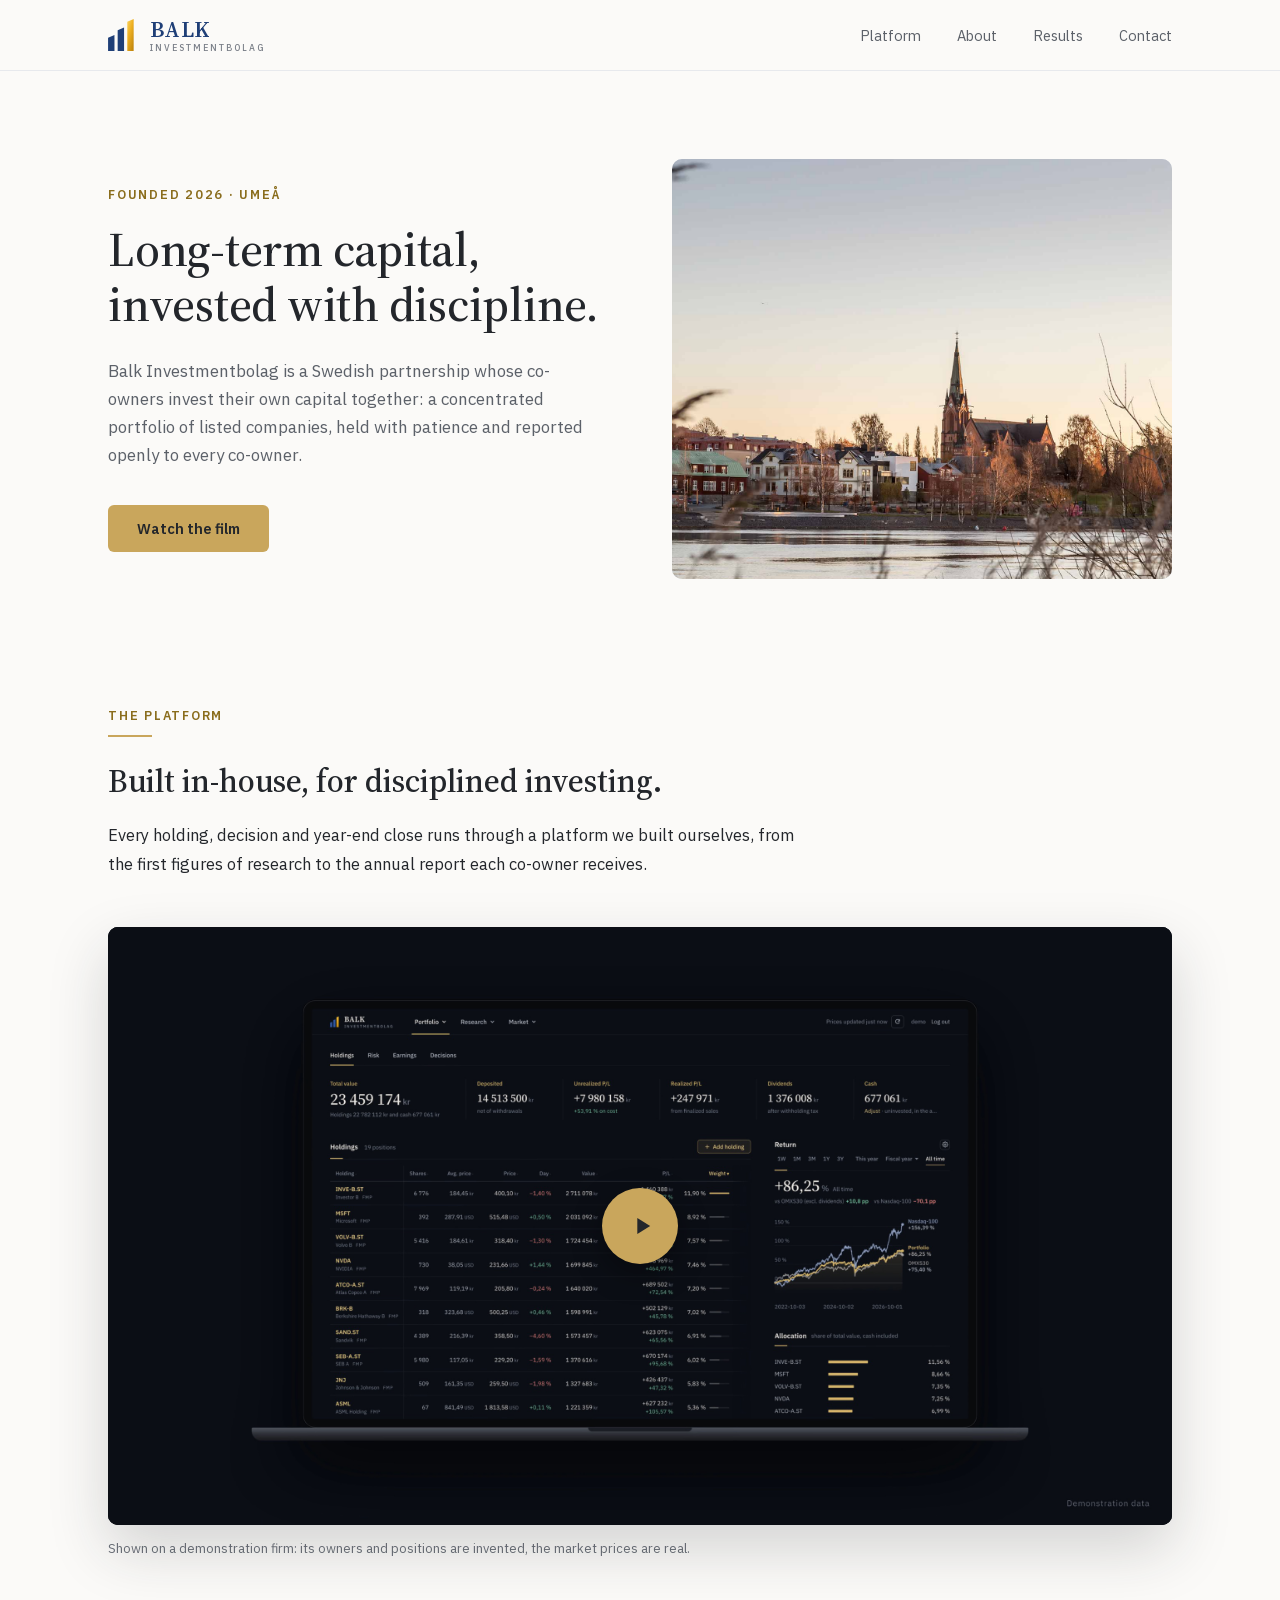
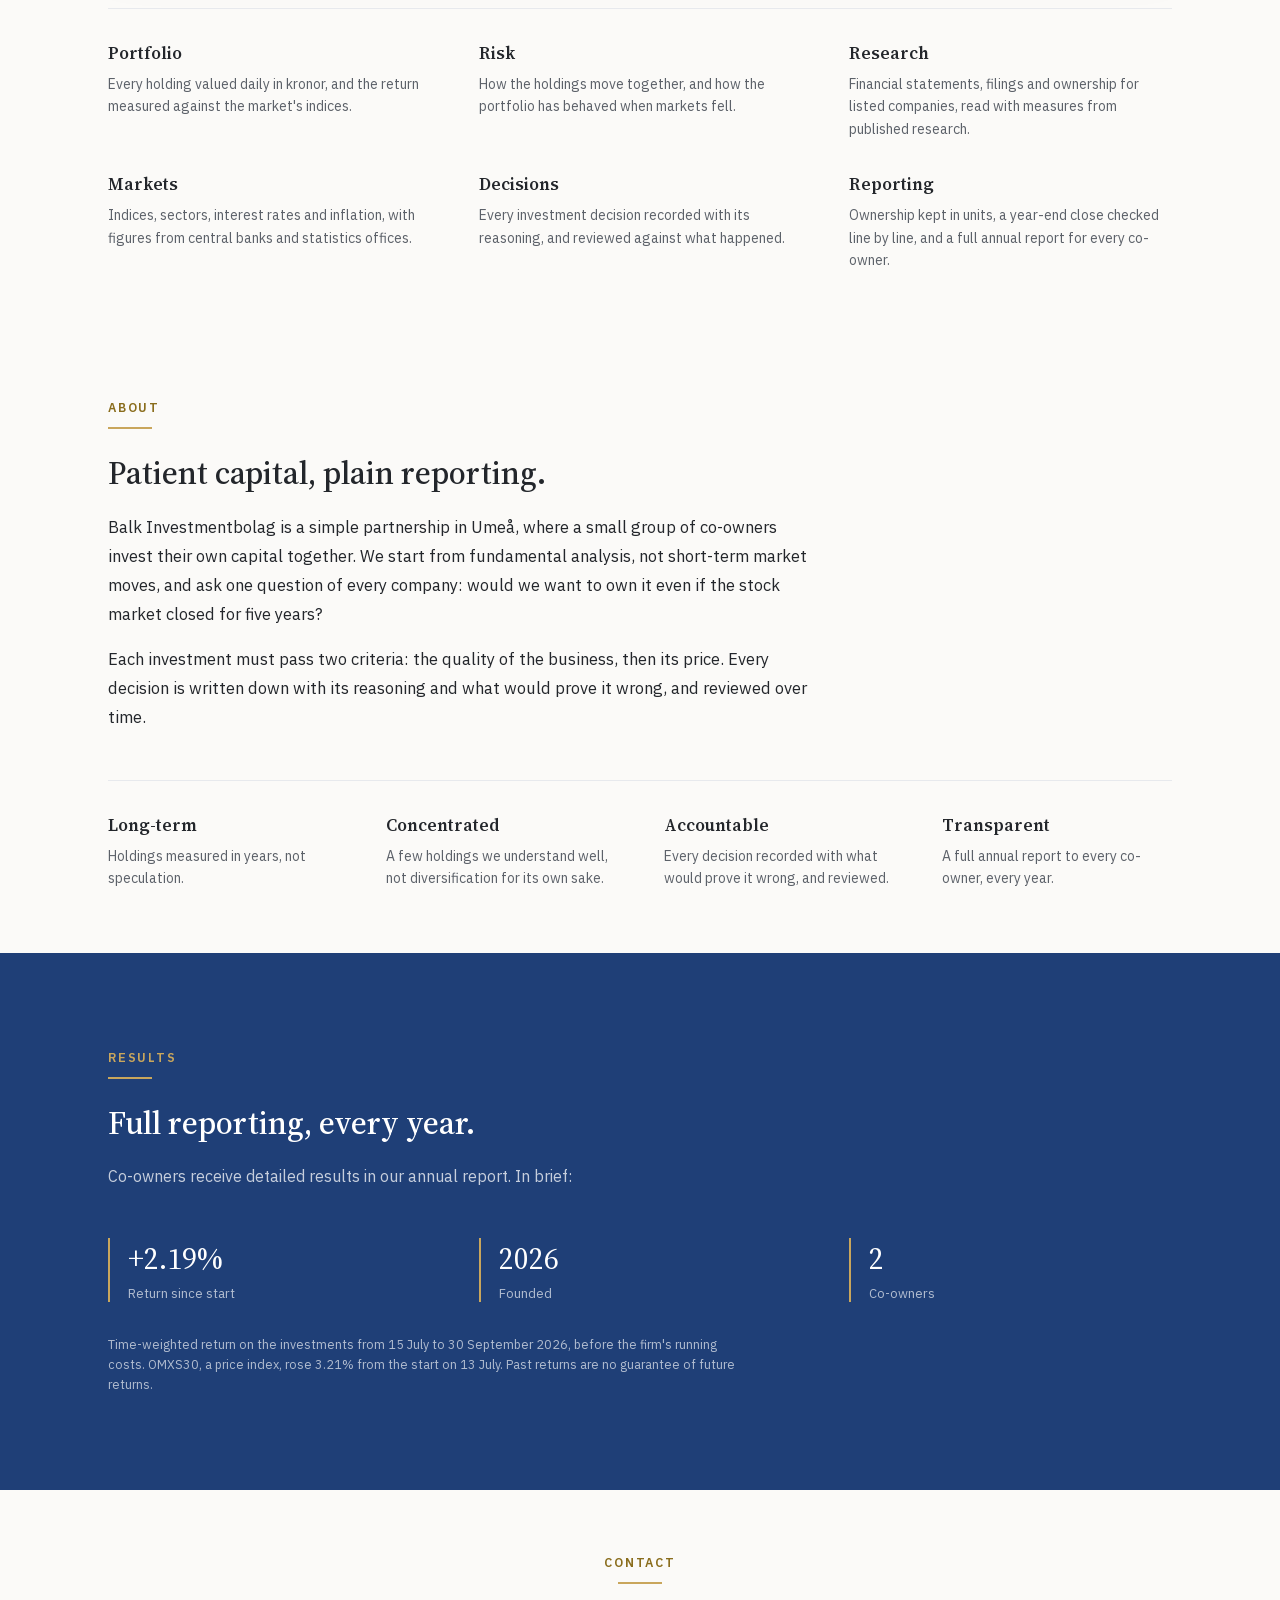
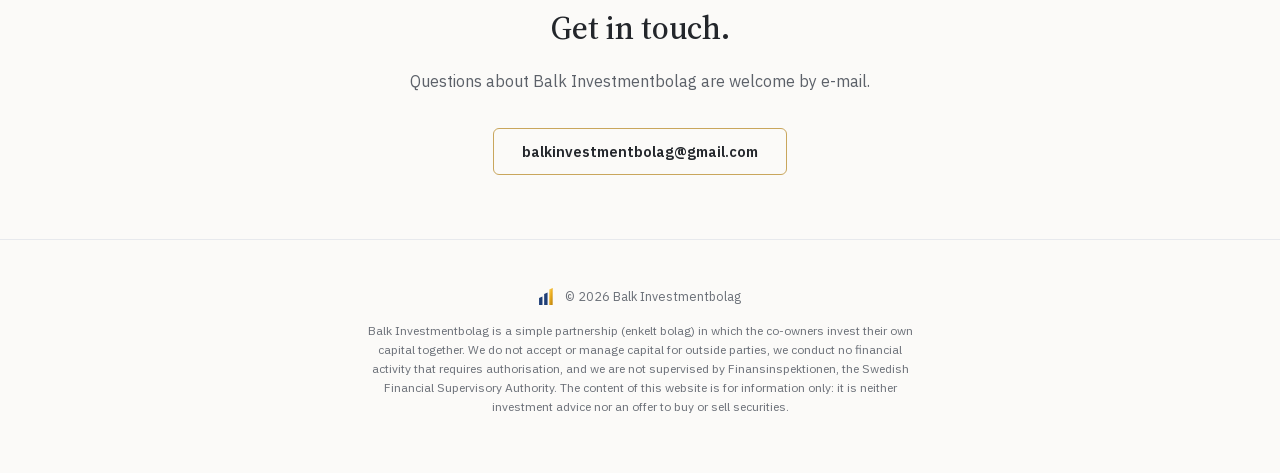
==== index.html @ 62ad5441 "Website in English, in the platform's house style, with the film A light page on the platform's pale" ====
<!DOCTYPE html>
<html lang="en">
<head>
  <meta charset="UTF-8">
  <meta name="viewport" content="width=device-width, initial-scale=1">
  <title>Balk Investmentbolag</title>
  <meta name="description" content="Balk Investmentbolag is a Swedish partnership in Umeå whose co-owners invest their own capital together, in a concentrated portfolio of listed companies.">
  <meta name="theme-color" content="#fbfaf8">
  <meta name="color-scheme" content="light">
  <meta property="og:type" content="website">
  <meta property="og:site_name" content="Balk Investmentbolag">
  <meta property="og:title" content="Balk Investmentbolag">
  <meta property="og:description" content="Long-term capital, invested with discipline. A Swedish partnership in Umeå whose co-owners invest their own capital together.">
  <meta property="og:locale" content="en_GB">
  <link rel="canonical" href="https://balkinvestmentbolag.se/">
  <meta property="og:url" content="https://balkinvestmentbolag.se/">
  <meta property="og:image" content="https://balkinvestmentbolag.se/assets/share.jpg">
  <meta property="og:image:width" content="1200">
  <meta property="og:image:height" content="630">
  <meta property="og:image:alt" content="Balk Investmentbolag: long-term capital, invested with discipline.">
  <meta name="twitter:card" content="summary_large_image">
  <link rel="icon" href="favicon/balk-favicon.svg" type="image/svg+xml">
  <link rel="icon" href="favicon/balk-favicon-32.png" sizes="32x32" type="image/png">
  <link rel="icon" href="favicon/balk-favicon-16.png" sizes="16x16" type="image/png">
  <link rel="apple-touch-icon" href="favicon/balk-favicon-180.png">
  <link rel="preload" href="assets/fonts/source-serif-4-v14-latin.woff2" as="font" type="font/woff2" crossorigin>
  <link rel="preload" href="assets/fonts/ibm-plex-sans-v23-latin.woff2" as="font" type="font/woff2" crossorigin>
  <link rel="stylesheet" href="styles.css">
  <script src="script.js" defer></script>
</head>
<body>

  <header class="site-header">
    <div class="header-inner">
      <!-- The platform's own mark and lettering, never redrawn or recoloured;
           on white the bars and lettering are the logo's navy. -->
      <a href="#top" class="brand" aria-label="Balk Investmentbolag, back to the top">
        <svg class="brand-mark" viewBox="0 0 56 60" xmlns="http://www.w3.org/2000/svg" aria-hidden="true" focusable="false">
          <defs>
            <linearGradient id="header-gold" x1="0%" y1="0%" x2="70%" y2="100%">
              <stop offset="0%" stop-color="#F9D563" />
              <stop offset="45%" stop-color="#EFB123" />
              <stop offset="100%" stop-color="#C4890F" />
            </linearGradient>
          </defs>
          <polygon class="brand-bar" points="0,35 12,30 12,60 0,60" />
          <polygon class="brand-bar" points="18,21 30,16 30,60 18,60" />
          <polygon points="36,5 48,0 48,60 36,60" fill="url(#header-gold)" />
        </svg>
        <span class="brand-text">
          <span class="brand-line">Balk</span>
          <span class="brand-line brand-line-accent">Investmentbolag</span>
        </span>
      </a>
      <nav class="site-nav" aria-label="Sections">
        <a href="#platform">Platform</a>
        <a href="#about">About</a>
        <a href="#results">Results</a>
        <a href="#contact">Contact</a>
      </nav>
    </div>
  </header>

  <main>
    <section id="top" class="hero">
      <div class="hero-copy">
        <p class="kicker">Founded 2026 &middot; Umeå</p>
        <h1>Long-term capital, invested with discipline.</h1>
        <p class="lede">Balk Investmentbolag is a Swedish partnership whose co-owners invest their own capital together: a concentrated portfolio of listed companies, held with patience and reported openly to every co-owner.</p>
        <a class="button button-gold" href="#platform">Watch the film</a>
      </div>
      <div class="hero-photo">
        <img src="assets/hero.jpg" width="1920" height="1080" alt="Umeå at dusk: the city church above the Ume River" fetchpriority="high" decoding="async">
      </div>
    </section>

    <section id="platform" class="section">
      <p class="kicker">The platform</p>
      <div class="rule"></div>
      <h2>Built in-house, for disciplined investing.</h2>
      <p>Every holding, decision and year-end close runs through a platform we built ourselves, from the first figures of research to the annual report each co-owner receives.</p>
      <figure class="film">
        <div class="film-frame">
          <video controls playsinline preload="none" poster="assets/film/poster.jpg" aria-label="Film: the Balk platform at work" aria-describedby="film-caption">
            <!-- 4K for large screens, 1080p for phones and small tablets. -->
            <source src="assets/film/balk-reel-4k.mp4" type="video/mp4" media="(min-width: 1200px)">
            <source src="assets/film/balk-reel-1080p.mp4" type="video/mp4">
            Your browser cannot play this film.
          </video>
          <button type="button" class="film-play" hidden aria-label="Play the film">
            <svg viewBox="0 0 24 24" aria-hidden="true" focusable="false"><path d="M8 5.2v13.6L19 12z" /></svg>
          </button>
        </div>
        <figcaption id="film-caption">Shown on a demonstration firm: its owners and positions are invented, the market prices are real.</figcaption>
      </figure>
      <div class="points points-three">
        <div>
          <h3>Portfolio</h3>
          <p>Every holding valued daily in kronor, and the return measured against the market's indices.</p>
        </div>
        <div>
          <h3>Risk</h3>
          <p>How the holdings move together, and how the portfolio has behaved when markets fell.</p>
        </div>
        <div>
          <h3>Research</h3>
          <p>Financial statements, filings and ownership for listed companies, read with measures from published research.</p>
        </div>
        <div>
          <h3>Markets</h3>
          <p>Indices, sectors, interest rates and inflation, with figures from central banks and statistics offices.</p>
        </div>
        <div>
          <h3>Decisions</h3>
          <p>Every investment decision recorded with its reasoning, and reviewed against what happened.</p>
        </div>
        <div>
          <h3>Reporting</h3>
          <p>Ownership kept in units, a year-end close checked line by line, and a full annual report for every co-owner.</p>
        </div>
      </div>
    </section>

    <section id="about" class="section">
      <p class="kicker">About</p>
      <div class="rule"></div>
      <h2>Patient capital, plain reporting.</h2>
      <p>Balk Investmentbolag is a simple partnership in Umeå, where a small group of co-owners invest their own capital together. We start from fundamental analysis, not short-term market moves, and ask one question of every company: would we want to own it even if the stock market closed for five years?</p>
      <p>Each investment must pass two criteria: the quality of the business, then its price. Every decision is written down with its reasoning and what would prove it wrong, and reviewed over time.</p>
      <div class="points points-four">
        <div>
          <h3>Long-term</h3>
          <p>Holdings measured in years, not speculation.</p>
        </div>
        <div>
          <h3>Concentrated</h3>
          <p>A few holdings we understand well, not diversification for its own sake.</p>
        </div>
        <div>
          <h3>Accountable</h3>
          <p>Every decision recorded with what would prove it wrong, and reviewed.</p>
        </div>
        <div>
          <h3>Transparent</h3>
          <p>A full annual report to every co-owner, every year.</p>
        </div>
      </div>
    </section>

    <section id="results" class="results">
      <div class="results-inner">
        <p class="kicker kicker-light">Results</p>
        <div class="rule"></div>
        <h2>Full reporting, every year.</h2>
        <p class="lede">Co-owners receive detailed results in our annual report. In brief:</p>
        <div class="stats">
          <div class="stat">
            <!-- From the FY2026 annual report: the portfolio's time-weighted return, 15 July - 30 September 2026. -->
            <div class="stat-value">+2.19%</div>
            <div class="stat-label">Return since start</div>
          </div>
          <div class="stat">
            <div class="stat-value">2026</div>
            <div class="stat-label">Founded</div>
          </div>
          <div class="stat">
            <div class="stat-value">2</div>
            <div class="stat-label">Co-owners</div>
          </div>
        </div>
        <p class="notice">Time-weighted return on the investments from 15 July to 30 September 2026, before the firm's running costs. OMXS30, a price index, rose 3.21% from the start on 13 July. Past returns are no guarantee of future returns.</p>
      </div>
    </section>


    <section id="contact" class="section contact">
      <p class="kicker">Contact</p>
      <div class="rule"></div>
      <h2>Get in touch.</h2>
      <p>Questions about Balk Investmentbolag are welcome by e-mail.</p>
      <a class="button button-outline" href="mailto:balkinvestmentbolag@gmail.com">balkinvestmentbolag@gmail.com</a>
    </section>
  </main>

  <footer class="site-footer">
    <div class="footer-brand">
      <svg class="brand-mark" viewBox="0 0 56 60" xmlns="http://www.w3.org/2000/svg" aria-hidden="true" focusable="false">
        <defs>
          <linearGradient id="footer-gold" x1="0%" y1="0%" x2="70%" y2="100%">
            <stop offset="0%" stop-color="#F9D563" />
            <stop offset="45%" stop-color="#EFB123" />
            <stop offset="100%" stop-color="#C4890F" />
          </linearGradient>
        </defs>
        <polygon class="brand-bar" points="0,35 12,30 12,60 0,60" />
        <polygon class="brand-bar" points="18,21 30,16 30,60 18,60" />
        <polygon points="36,5 48,0 48,60 36,60" fill="url(#footer-gold)" />
      </svg>
      <span>&copy; 2026 Balk Investmentbolag</span>
    </div>
    <p class="legal">Balk Investmentbolag is a simple partnership (enkelt bolag) in which the co-owners invest their own capital together. We do not accept or manage capital for outside parties, we conduct no financial activity that requires authorisation, and we are not supervised by Finansinspektionen, the Swedish Financial Supervisory Authority. The content of this website is for information only: it is neither investment advice nor an offer to buy or sell securities.</p>
  </footer>

</body>
</html>
---- styles.css ----
/* Balk Investmentbolag - the website.

   The layout is the August site's sections - hero, the platform, about, the
   results on a navy band, contact and footer centred - on one grid: the
   header, the hero and every section share one width and one left edge, the
   logo's. Running text keeps a readable measure inside it. The look is the platform's own, set for white paper: the
   colours are the ones its annual report and workbooks use
   (data/reports/report_colors.py in the app), titles in ink, gold the one
   accent, the app's two typefaces, and its logo, never redrawn. */

/* ---- Typefaces: the app's own files, stored with the site --------------------
   No request leaves the site's address, so no visitor's details reach a font
   service and the page needs no consent banner. */

@font-face {
  font-family: "IBM Plex Sans";
  font-style: normal;
  font-weight: 400 600;
  font-display: swap;
  src: url("assets/fonts/ibm-plex-sans-v23-latin.woff2") format("woff2");
  unicode-range: U+0000-00FF, U+0131, U+0152-0153, U+02BB-02BC, U+02C6, U+02DA, U+02DC, U+0304, U+0308, U+0329, U+2000-206F, U+20AC, U+2122, U+2191, U+2193, U+2212, U+2215, U+FEFF, U+FFFD;
}

@font-face {
  font-family: "IBM Plex Sans";
  font-style: normal;
  font-weight: 400 600;
  font-display: swap;
  src: url("assets/fonts/ibm-plex-sans-v23-latin-ext.woff2") format("woff2");
  unicode-range: U+0100-02BA, U+02BD-02C5, U+02C7-02CC, U+02CE-02D7, U+02DD-02FF, U+0304, U+0308, U+0329, U+1D00-1DBF, U+1E00-1E9F, U+1EF2-1EFF, U+2020, U+20A0-20AB, U+20AD-20C0, U+2113, U+2C60-2C7F, U+A720-A7FF;
}

@font-face {
  font-family: "Source Serif 4";
  font-style: normal;
  font-weight: 400 600;
  font-display: swap;
  src: url("assets/fonts/source-serif-4-v14-latin.woff2") format("woff2");
  unicode-range: U+0000-00FF, U+0131, U+0152-0153, U+02BB-02BC, U+02C6, U+02DA, U+02DC, U+0304, U+0308, U+0329, U+2000-206F, U+20AC, U+2122, U+2191, U+2193, U+2212, U+2215, U+FEFF, U+FFFD;
}

@font-face {
  font-family: "Source Serif 4";
  font-style: normal;
  font-weight: 400 600;
  font-display: swap;
  src: url("assets/fonts/source-serif-4-v14-latin-ext.woff2") format("woff2");
  unicode-range: U+0100-02BA, U+02BD-02C5, U+02C7-02CC, U+02CE-02D7, U+02DD-02FF, U+0304, U+0308, U+0329, U+1D00-1DBF, U+1E00-1E9F, U+1EF2-1EFF, U+2020, U+20A0-20AB, U+20AD-20C0, U+2113, U+2C60-2C7F, U+A720-A7FF;
}

/* ---- The house palette, on white paper --------------------------------------- */

:root {
  --background: #fbfaf8;
  /* Titles and figures in ink, as the app's are. */
  --text: #23262b;
  --text-muted: #5c6169;
  /* Small print. Not lighter: anything paler fails the contrast a reader needs
     at 12 px on this ground. */
  --text-faint: #6b7078;
  --border: #e7e9ed;
  /* Gold is the one accent: --gold for rules, bars and fills, --gold-text for
     gold as words, dark enough to read on white. */
  --gold: #c9a65c;
  --gold-hover: #b8934a;
  --gold-text: #8a6d1d;
  /* The logo's own navy: its bars and lettering, and the results band. */
  --navy: #1f3f77;
  --logo-muted: #7a7f88;

  --font-body: "IBM Plex Sans", -apple-system, BlinkMacSystemFont, "Segoe UI", Helvetica, Arial, sans-serif;
  --font-display: "Source Serif 4", Georgia, serif;

  /* One width for everything, and a readable measure for running text. */
  --wide: 1160px;
  --measure: 700px;
  --side: 48px;

  /* One spacing scale. Each section is padded by half the gap between
     sections, so two in a row are 128 px apart and never twice that; the
     band is padded more because its own edge is part of the break. A
     section's text sits --block-gap above its film, principles or figures. */
  --section-pad: 64px;
  --band-pad: 96px;
  --block-gap: 48px;

  color-scheme: light;
}

/* ---- Base --------------------------------------------------------------------- */

*,
*::before,
*::after {
  box-sizing: border-box;
}

html {
  scroll-behavior: smooth;
  -webkit-text-size-adjust: 100%;
}

@media (prefers-reduced-motion: reduce) {
  html {
    scroll-behavior: auto;
  }
}

body {
  margin: 0;
  background: var(--background);
  color: var(--text);
  font-family: var(--font-body);
  -webkit-font-smoothing: antialiased;
  -moz-osx-font-smoothing: grayscale;
}

a {
  color: var(--gold-text);
  text-decoration: none;
}

a:hover {
  color: var(--text);
}

:focus-visible {
  outline: 2px solid var(--gold-text);
  outline-offset: 3px;
  border-radius: 4px;
}

h1,
h2,
h3 {
  margin: 0;
  color: var(--text);
  font-family: var(--font-display);
  font-weight: 500;
}

img,
video,
svg {
  display: block;
  max-width: 100%;
}

/* A section reached from the header lands below it, not under it. */
section[id] {
  scroll-margin-top: 80px;
}

/* ---- The header ----------------------------------------------------------------- */

.site-header {
  position: sticky;
  top: 0;
  z-index: 10;
  background: rgba(251, 250, 248, 0.94);
  -webkit-backdrop-filter: blur(8px);
  backdrop-filter: blur(8px);
  border-bottom: 1px solid var(--border);
}

.header-inner {
  max-width: var(--wide);
  margin: 0 auto;
  padding: 18px var(--side);
  display: flex;
  align-items: center;
  justify-content: space-between;
  gap: 24px;
}

/* The mark and its lettering as the app sets them (ui/css/01_base.css
   .brand*), at the login page's size, coloured as the logo's light files. */
.brand {
  display: flex;
  align-items: center;
  gap: 12px;
  flex-shrink: 0;
}

.brand-mark {
  width: 30px;
  height: 32px;
  flex-shrink: 0;
}

.brand-bar {
  fill: var(--navy);
}

.brand-text {
  display: flex;
  flex-direction: column;
  line-height: 1;
}

.brand-line {
  color: var(--navy);
  font-family: var(--font-display);
  font-size: 22px;
  font-weight: 600;
  letter-spacing: 0.02em;
  text-transform: uppercase;
}

.brand-line-accent {
  margin-top: 3px;
  color: var(--logo-muted);
  font-family: var(--font-body);
  font-size: 9px;
  font-weight: 500;
  letter-spacing: 0.22em;
}

.site-nav {
  display: flex;
  align-items: center;
  gap: 36px;
}

.site-nav a {
  color: var(--text-muted);
  font-size: 14.5px;
}

.site-nav a:hover {
  color: var(--text);
}

/* ---- Shared ------------------------------------------------------------------- */

.kicker {
  margin: 0 0 12px;
  color: var(--gold-text);
  font-size: 12.5px;
  font-weight: 600;
  letter-spacing: 0.14em;
  text-transform: uppercase;
}

.kicker-light {
  color: var(--gold);
}

/* The short gold bar where a section begins - the app's mark of it. */
.rule {
  width: 44px;
  height: 2px;
  margin-bottom: 24px;
  background: var(--gold);
}

.lede {
  max-width: 480px;
  margin: 0 0 36px;
  color: var(--text-muted);
  font-size: 17px;
  line-height: 1.65;
}

.button {
  display: inline-block;
  padding: 13px 28px;
  border: 1px solid transparent;
  border-radius: 6px;
  font-size: 14.5px;
  font-weight: 600;
  transition: background-color 0.15s, border-color 0.15s, color 0.15s;
}

/* Solid gold, as the platform's login: the one thing to do here. */
.button-gold {
  background: var(--gold);
  color: var(--text);
}

.button-gold:hover {
  background: var(--gold-hover);
  color: var(--text);
}

/* The app's main action: a gold outline, its words in ink - gold words inside
   a gold outline read as one shade too many. */
.button-outline {
  border-color: var(--gold);
  color: var(--text);
}

.button-outline:hover {
  background: var(--gold);
  color: var(--text);
}

/* ---- The hero ----------------------------------------------------------------- */

.hero {
  max-width: var(--wide);
  margin: 0 auto;
  padding: 88px var(--side) var(--section-pad);
  display: grid;
  grid-template-columns: repeat(auto-fit, minmax(320px, 1fr));
  align-items: center;
  gap: 64px;
}

.hero .kicker {
  margin-bottom: 20px;
}

.hero h1 {
  margin-bottom: 24px;
  font-size: 48px;
  line-height: 1.15;
  letter-spacing: -0.005em;
}

.hero-photo {
  height: 420px;
  overflow: hidden;
  border-radius: 10px;
  background: linear-gradient(135deg, #e4e7ee, #cfd6e4);
}

.hero-photo img {
  width: 100%;
  height: 100%;
  object-fit: cover;
  object-position: 58% 50%;
}

/* ---- Sections ------------------------------------------------------------------ */

.section {
  max-width: var(--wide);
  margin: 0 auto;
  padding: var(--section-pad) var(--side);
}

.section h2,
.results h2 {
  margin-bottom: 20px;
  font-size: 32px;
  line-height: 1.25;
}

/* Running text: no space after the last paragraph, so what follows sets the
   distance itself. Only plain paragraphs - a label or the build line has a
   class and keeps its own size and spacing. */
.section > p:not([class]) {
  max-width: var(--measure);
  margin: 0;
  font-size: 16.5px;
  line-height: 1.75;
}

.section > p:not([class]) + p:not([class]) {
  margin-top: 16px;
}

/* A row of short named points on a hairline - About's principles and what
   the platform does. The column count is set per row and steps down by
   whole rows, so a row never ends on one stray item. */
.points {
  margin-top: var(--block-gap);
  padding-top: 32px;
  display: grid;
  gap: 32px 48px;
  border-top: 1px solid var(--border);
}

.points-four {
  grid-template-columns: repeat(4, minmax(0, 1fr));
}

.points-three {
  grid-template-columns: repeat(3, minmax(0, 1fr));
}

.points h3 {
  margin-bottom: 8px;
  font-size: 17px;
  font-weight: 600;
}

.points p {
  margin: 0;
  color: var(--text-muted);
  font-size: 14px;
  line-height: 1.6;
}


/* ---- The results band ------------------------------------------------------- */

.results {
  padding: var(--band-pad) var(--side);
  background: var(--navy);
}

.results-inner {
  max-width: calc(var(--wide) - 2 * var(--side));
  margin: 0 auto;
}

.results h2 {
  color: #fff;
}

.results .lede {
  max-width: 640px;
  margin-bottom: var(--block-gap);
  color: rgba(255, 255, 255, 0.75);
  font-size: 16px;
  line-height: 1.7;
}

.stats {
  display: grid;
  grid-template-columns: repeat(3, minmax(0, 1fr));
  gap: 24px 48px;
}

.stat {
  padding-left: 18px;
  border-left: 2px solid var(--gold);
}

.stat-value {
  color: #fff;
  font-family: var(--font-display);
  font-size: 30px;
  font-variant-numeric: tabular-nums;
}

.stat-label {
  margin-top: 6px;
  color: rgba(255, 255, 255, 0.65);
  font-size: 13px;
}

.notice {
  max-width: 640px;
  margin: 32px 0 0;
  color: rgba(255, 255, 255, 0.65);
  font-size: 12.5px;
  line-height: 1.6;
}

/* ---- The film --------------------------------------------------------------- */

.film {
  margin: var(--block-gap) 0 0;
}

.film-frame {
  position: relative;
  overflow: hidden;
  aspect-ratio: 16 / 9;
  border-radius: 10px;
  /* The film's own ground, the app's, so frame and film are one. */
  background: #0b0f16;
  box-shadow: 0 24px 60px rgba(35, 38, 43, 0.18);
}

.film-frame video {
  width: 100%;
  height: 100%;
  object-fit: contain;
  background: #0b0f16;
}

.film-play {
  position: absolute;
  inset: 0;
  width: 76px;
  height: 76px;
  margin: auto;
  padding: 0;
  display: grid;
  place-items: center;
  border: 0;
  border-radius: 50%;
  background: var(--gold);
  color: var(--text);
  box-shadow: 0 10px 30px rgba(0, 0, 0, 0.35);
  cursor: pointer;
  transition: background-color 0.15s, transform 0.15s;
}

.film-play:hover {
  background: var(--gold-hover);
  transform: scale(1.04);
}

.film-play[hidden] {
  display: none;
}

.film-play svg {
  width: 28px;
  height: 28px;
  margin-left: 4px;
  fill: currentColor;
}

.film figcaption {
  margin-top: 14px;
  color: var(--text-faint);
  font-size: 13px;
  line-height: 1.6;
}

/* ---- Contact ------------------------------------------------------------------ */

.contact {
  text-align: center;
}

.contact .rule {
  margin-left: auto;
  margin-right: auto;
}

.contact > p:not([class]) {
  max-width: 520px;
  margin: 0 auto 32px;
  color: var(--text-muted);
  font-size: 16px;
  line-height: 1.7;
}

/* ---- The footer --------------------------------------------------------------- */

.site-footer {
  padding: 48px var(--side) 56px;
  display: flex;
  flex-direction: column;
  align-items: center;
  gap: 16px;
  border-top: 1px solid var(--border);
  text-align: center;
}

.footer-brand {
  display: flex;
  align-items: center;
  gap: 10px;
  color: var(--text-faint);
  font-size: 12.5px;
}

.footer-brand .brand-mark {
  width: 16px;
  height: 17px;
}

.legal {
  max-width: 560px;
  margin: 0;
  color: var(--text-faint);
  font-size: 12px;
  line-height: 1.6;
}

/* ---- Smaller screens ---------------------------------------------------------- */

@media (max-width: 900px) {
  .points-four,
  .points-three {
    grid-template-columns: repeat(2, minmax(0, 1fr));
  }
}

@media (max-width: 640px) {
  :root {
    --side: 24px;
    --section-pad: 48px;
    --band-pad: 72px;
    --block-gap: 32px;
  }

  /* As the app's header below 640 px: the mark alone. */
  .brand-text {
    display: none;
  }

  .site-nav {
    gap: 20px;
  }

  .site-nav a {
    font-size: 14px;
  }

  .hero {
    padding-top: 48px;
    gap: 40px;
  }

  .hero h1 {
    font-size: 34px;
  }

  .hero-photo {
    height: auto;
    aspect-ratio: 4 / 3;
  }

  .section h2,
  .results h2 {
    font-size: 27px;
  }

  .points-four,
  .points-three,
  .stats {
    grid-template-columns: minmax(0, 1fr);
  }

  .film-play {
    width: 60px;
    height: 60px;
  }

  .film-play svg {
    width: 22px;
    height: 22px;
  }
}

@media (max-width: 380px) {
  .site-nav {
    gap: 14px;
  }
}
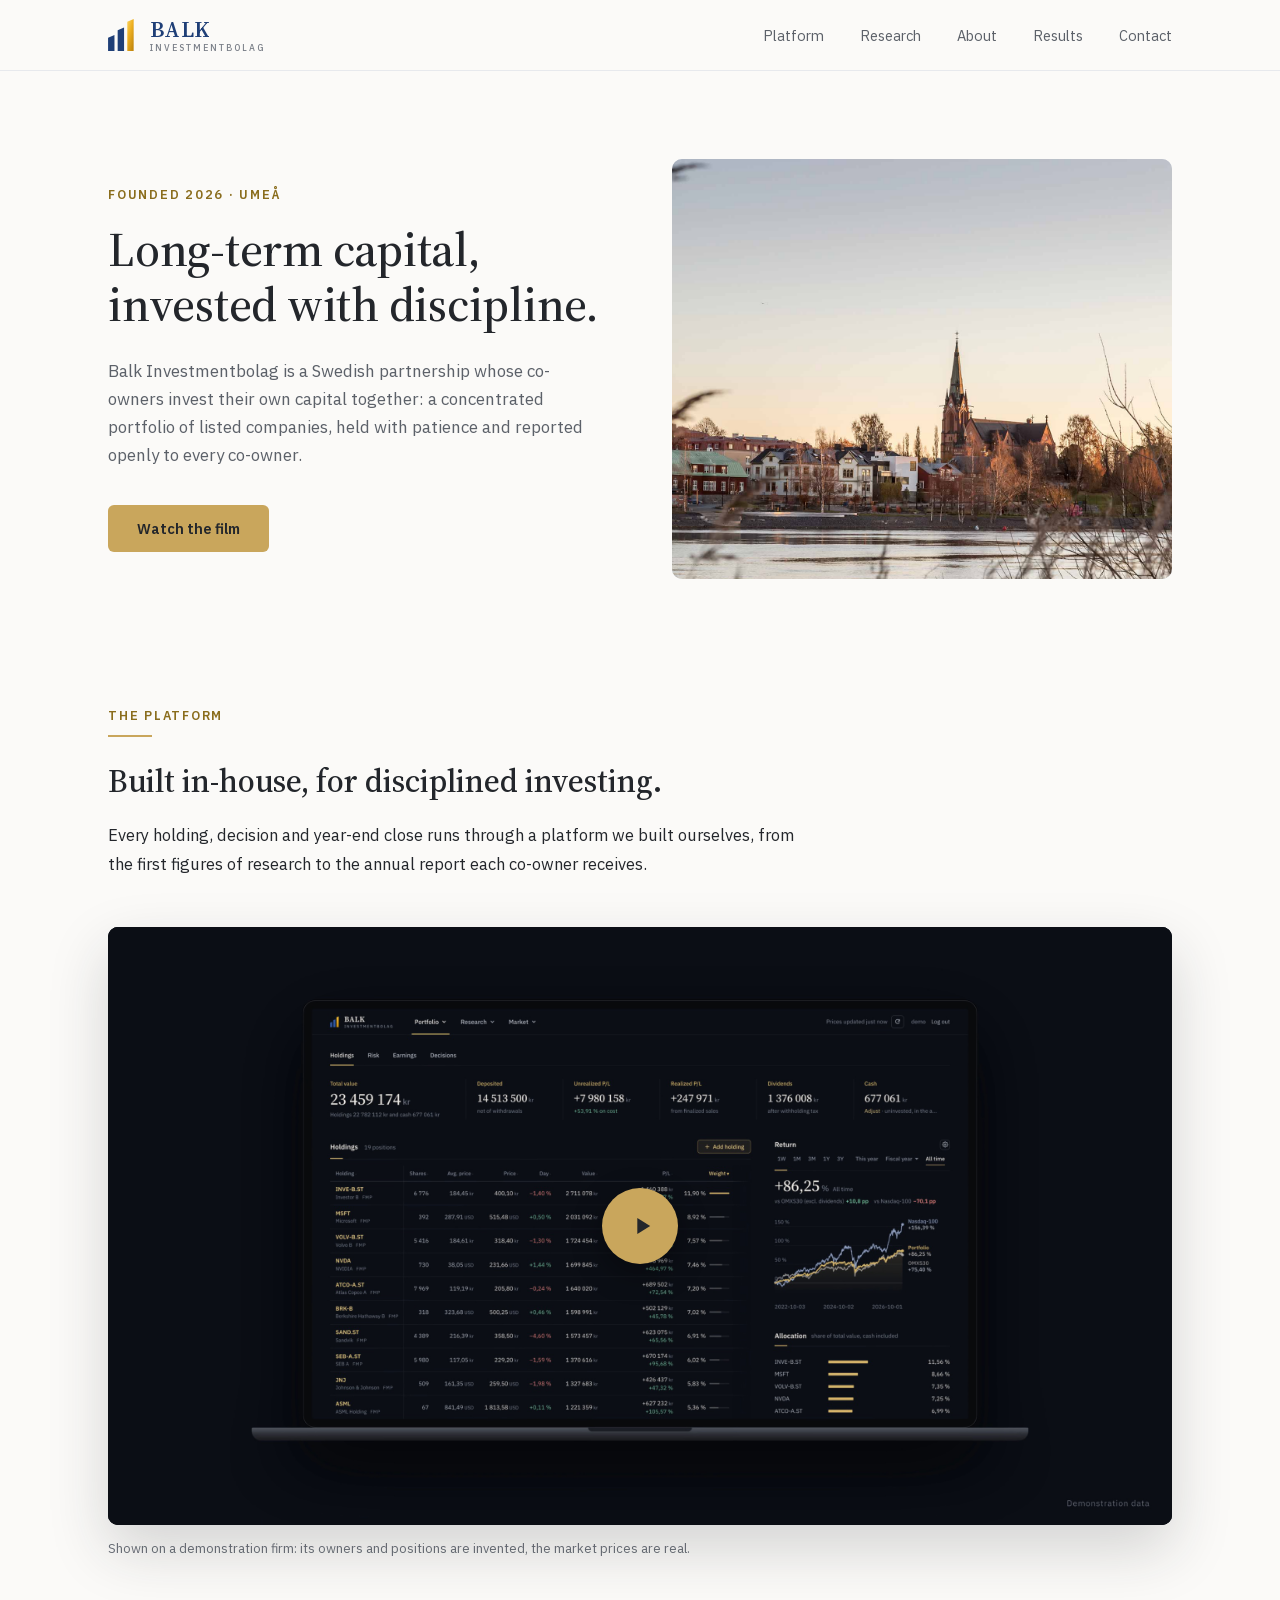
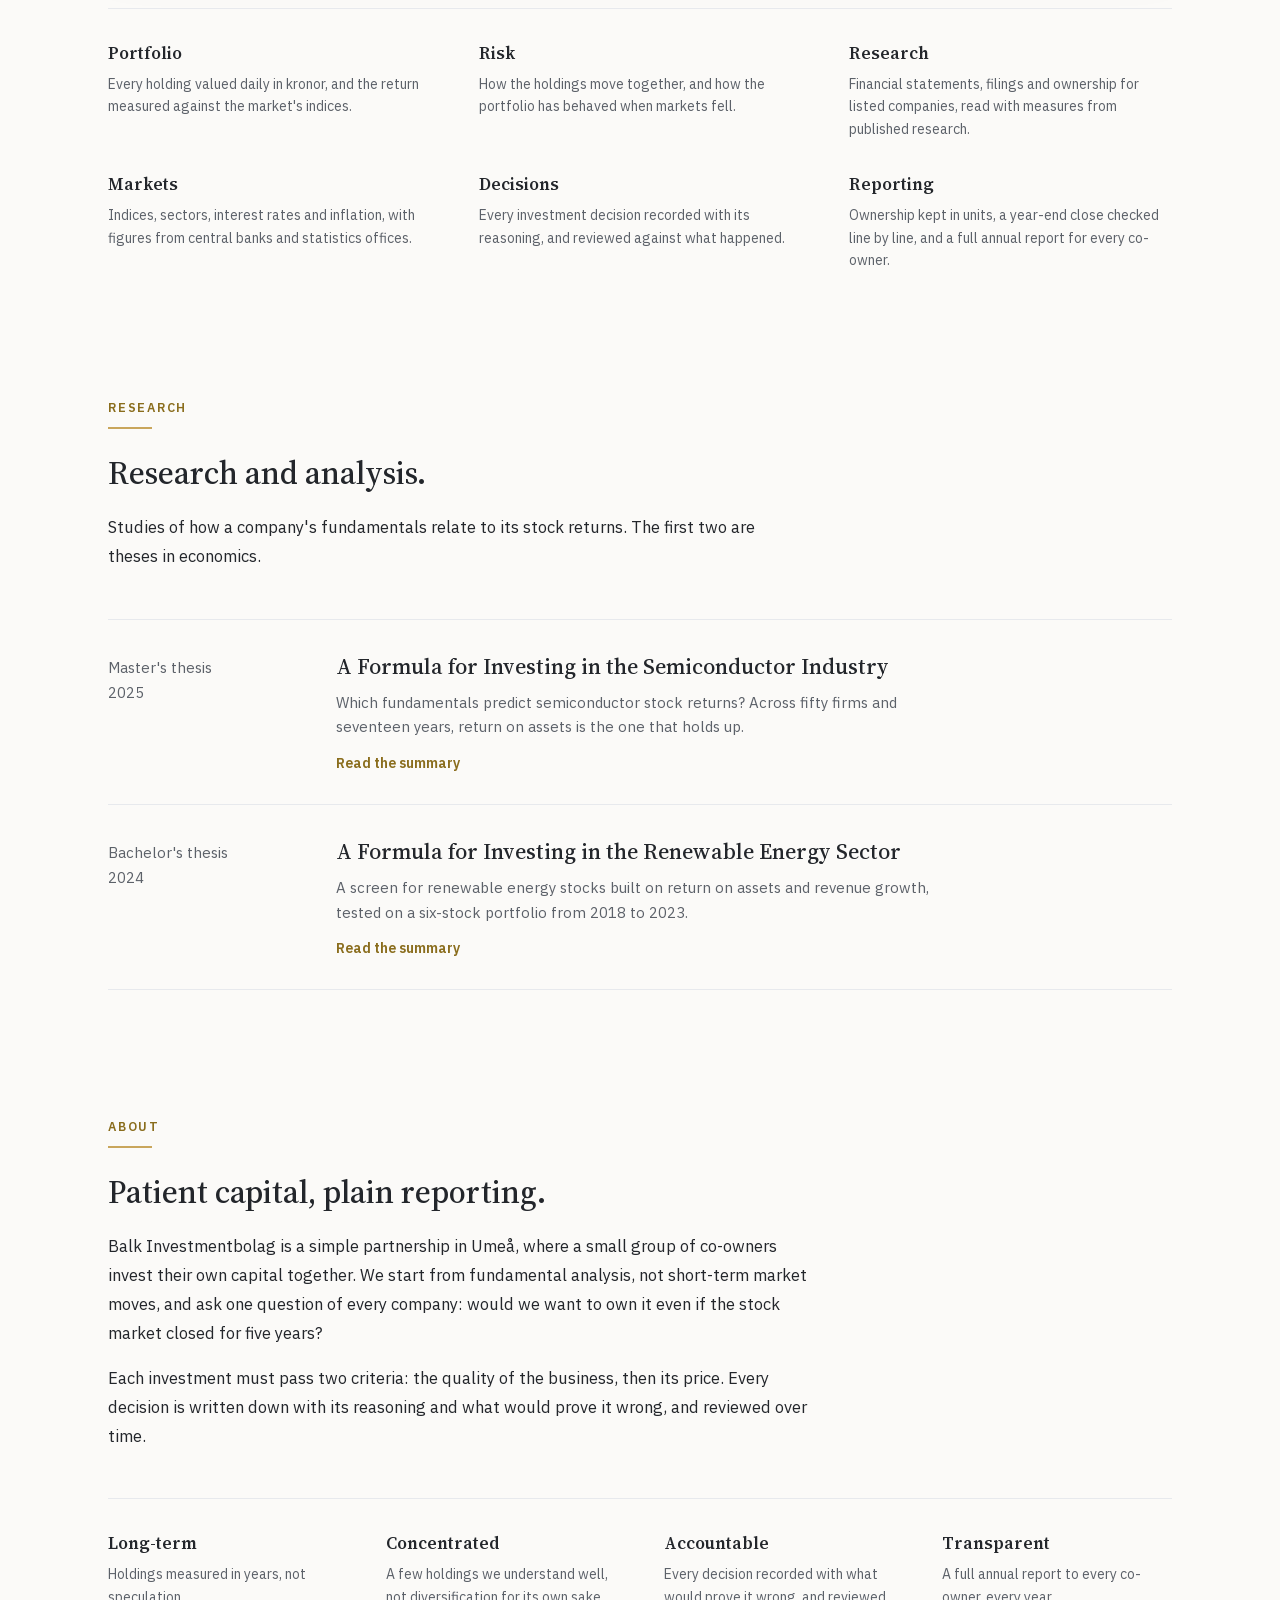
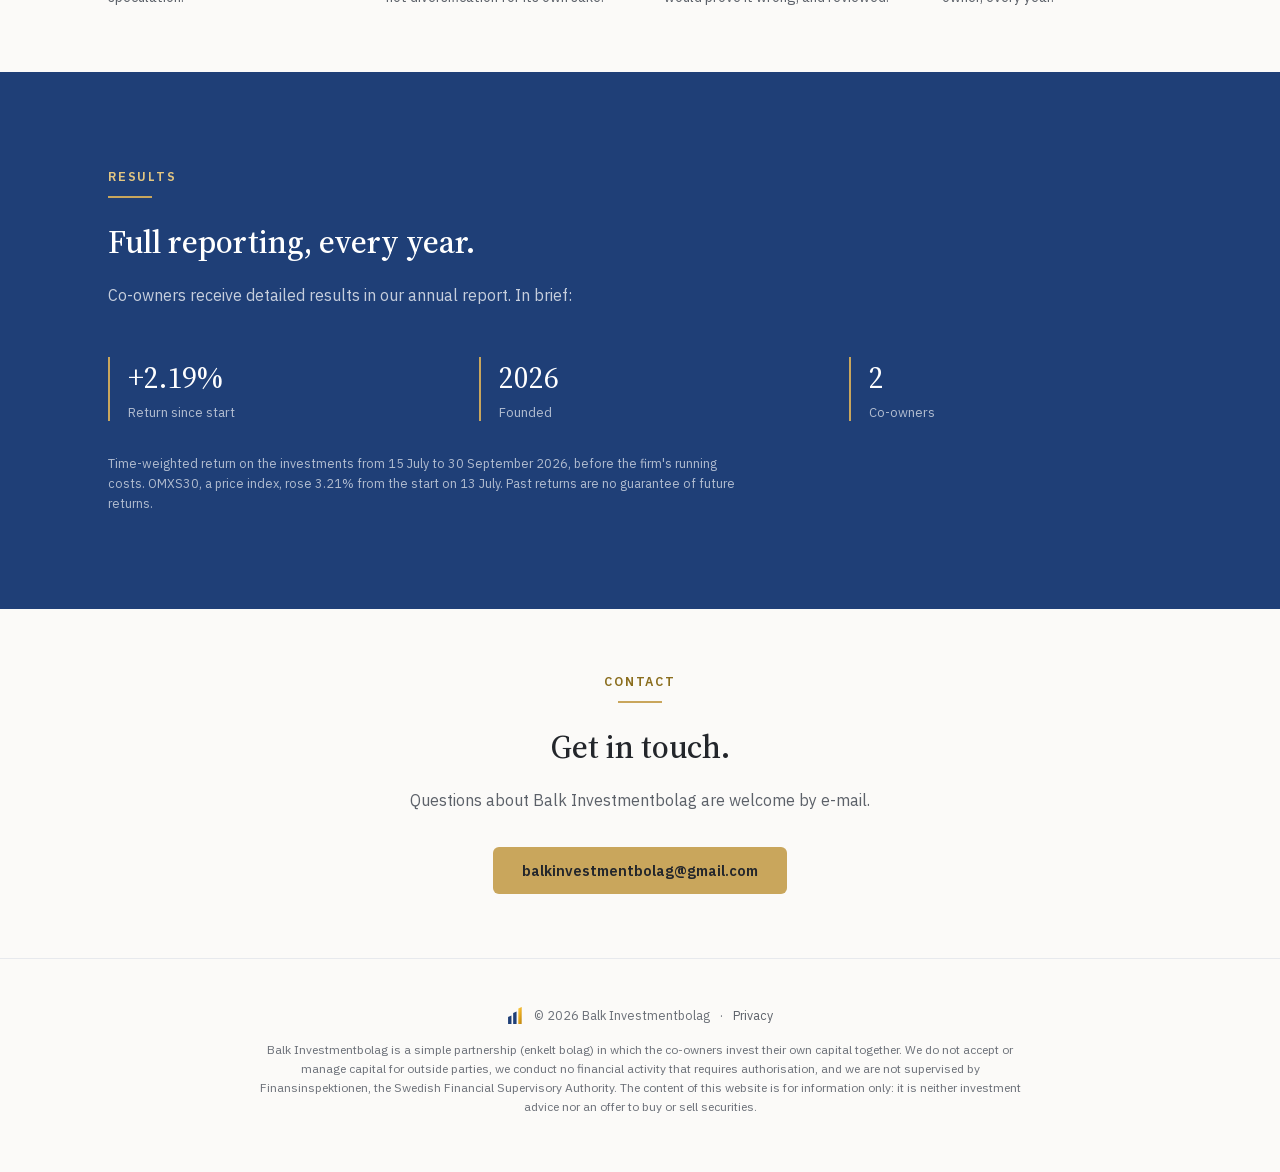
==== commit 14ed25ff: "Research section with the first two papers, a privacy page and a not-found page Research: one page p" ====
--- a/index.html
+++ b/index.html
@@ -29,6 +29,7 @@
   <script src="script.js" defer></script>
 </head>
 <body>
+  <a class="skip-link" href="#main">Skip to content</a>
 
   <header class="site-header">
     <div class="header-inner">
@@ -53,7 +54,8 @@
         </span>
       </a>
       <nav class="site-nav" aria-label="Sections">
-        <a href="#platform">Platform</a>
+        <a href="#platform" class="nav-wide">Platform</a>
+        <a href="#research">Research</a>
         <a href="#about">About</a>
         <a href="#results">Results</a>
         <a href="#contact">Contact</a>
@@ -61,7 +63,7 @@
     </div>
   </header>
 
-  <main>
+  <main id="main">
     <section id="top" class="hero">
       <div class="hero-copy">
         <p class="kicker">Founded 2026 &middot; Umeå</p>
@@ -121,6 +123,31 @@
       </div>
     </section>
 
+    <section id="research" class="section">
+      <p class="kicker">Research</p>
+      <div class="rule"></div>
+      <h2>Research and analysis.</h2>
+      <p>Studies of how a company's fundamentals relate to its stock returns. The first two are theses in economics.</p>
+      <ul class="papers">
+        <li class="paper-item">
+          <p class="paper-meta">Master's thesis<br>2025</p>
+          <div>
+            <h3><a href="research/semiconductor-formula/">A Formula for Investing in the Semiconductor Industry</a></h3>
+            <p>Which fundamentals predict semiconductor stock returns? Across fifty firms and seventeen years, return on assets is the one that holds up.</p>
+            <a class="paper-link" href="research/semiconductor-formula/">Read the summary</a>
+          </div>
+        </li>
+        <li class="paper-item">
+          <p class="paper-meta">Bachelor's thesis<br>2024</p>
+          <div>
+            <h3><a href="research/renewable-energy-formula/">A Formula for Investing in the Renewable Energy Sector</a></h3>
+            <p>A screen for renewable energy stocks built on return on assets and revenue growth, tested on a six-stock portfolio from 2018 to 2023.</p>
+            <a class="paper-link" href="research/renewable-energy-formula/">Read the summary</a>
+          </div>
+        </li>
+      </ul>
+    </section>
+
     <section id="about" class="section">
       <p class="kicker">About</p>
       <div class="rule"></div>
@@ -178,7 +205,7 @@
       <div class="rule"></div>
       <h2>Get in touch.</h2>
       <p>Questions about Balk Investmentbolag are welcome by e-mail.</p>
-      <a class="button button-outline" href="mailto:balkinvestmentbolag@gmail.com">balkinvestmentbolag@gmail.com</a>
+      <a class="button button-gold" href="mailto:balkinvestmentbolag@gmail.com">balkinvestmentbolag@gmail.com</a>
     </section>
   </main>
 
@@ -197,6 +224,8 @@
         <polygon points="36,5 48,0 48,60 36,60" fill="url(#footer-gold)" />
       </svg>
       <span>&copy; 2026 Balk Investmentbolag</span>
+      <span aria-hidden="true">&middot;</span>
+      <a href="/privacy/">Privacy</a>
     </div>
     <p class="legal">Balk Investmentbolag is a simple partnership (enkelt bolag) in which the co-owners invest their own capital together. We do not accept or manage capital for outside parties, we conduct no financial activity that requires authorisation, and we are not supervised by Finansinspektionen, the Swedish Financial Supervisory Authority. The content of this website is for information only: it is neither investment advice nor an offer to buy or sell securities.</p>
   </footer>
--- a/styles.css
+++ b/styles.css
@@ -74,6 +74,8 @@
   /* One width for everything, and a readable measure for running text. */
   --wide: 1160px;
   --measure: 700px;
+  /* A paper's page: one centred column, a little wider than a section's text. */
+  --paper-width: 780px;
   --side: 48px;
 
   /* One spacing scale. Each section is padded by half the gap between
@@ -106,7 +108,12 @@
   }
 }
 
+/* A short page still ends at the foot of the window: the footer is pushed
+   down by the main content, never left floating halfway up. */
 body {
+  min-height: 100vh;
+  display: flex;
+  flex-direction: column;
   margin: 0;
   background: var(--background);
   color: var(--text);
@@ -227,7 +234,8 @@
   font-size: 14.5px;
 }
 
-.site-nav a:hover {
+.site-nav a:hover,
+.site-nav a[aria-current="page"] {
   color: var(--text);
 }
 
@@ -242,8 +250,10 @@
   text-transform: uppercase;
 }
 
+/* Gold as words on the navy band: the app's gold for text on a dark ground,
+   6.2 to 1 against the navy (the rule's gold would be 4.5, too faint). */
 .kicker-light {
-  color: var(--gold);
+  color: #e3c681;
 }
 
 /* The short gold bar where a section begins - the app's mark of it. */
@@ -283,18 +293,6 @@
   color: var(--text);
 }
 
-/* The app's main action: a gold outline, its words in ink - gold words inside
-   a gold outline read as one shade too many. */
-.button-outline {
-  border-color: var(--gold);
-  color: var(--text);
-}
-
-.button-outline:hover {
-  background: var(--gold);
-  color: var(--text);
-}
-
 /* ---- The hero ----------------------------------------------------------------- */
 
 .hero {
@@ -302,7 +300,7 @@
   margin: 0 auto;
   padding: 88px var(--side) var(--section-pad);
   display: grid;
-  grid-template-columns: repeat(auto-fit, minmax(320px, 1fr));
+  grid-template-columns: repeat(auto-fit, minmax(min(320px, 100%), 1fr));
   align-items: center;
   gap: 64px;
 }
@@ -391,6 +389,62 @@
   color: var(--text-muted);
   font-size: 14px;
   line-height: 1.6;
+}
+
+/* ---- Research ------------------------------------------------------------------ */
+
+/* The papers, newest first, one row each on a hairline: what kind of paper
+   and when, then its title and one line on what it found. */
+.papers {
+  margin: var(--block-gap) 0 0;
+  padding: 0;
+  list-style: none;
+  border-top: 1px solid var(--border);
+}
+
+.paper-item {
+  display: grid;
+  grid-template-columns: 180px minmax(0, 1fr);
+  gap: 8px 48px;
+  padding: 32px 0;
+  border-bottom: 1px solid var(--border);
+}
+
+.paper-meta {
+  margin: 0;
+  padding-top: 4px;
+  color: var(--text-faint);
+  font-size: 13px;
+  line-height: 1.6;
+}
+
+.paper-item h3 {
+  margin-bottom: 10px;
+  font-size: 22px;
+  line-height: 1.3;
+}
+
+.paper-item h3 a {
+  color: var(--text);
+}
+
+.paper-item h3 a:hover {
+  color: var(--gold-text);
+}
+
+.paper-item p {
+  max-width: 620px;
+  margin: 0;
+  color: var(--text-muted);
+  font-size: 15px;
+  line-height: 1.65;
+}
+
+.paper-link {
+  display: inline-block;
+  margin-top: 14px;
+  font-size: 14px;
+  font-weight: 600;
 }
 
 
@@ -533,6 +587,262 @@
   line-height: 1.7;
 }
 
+/* ---- Pages of one column: a paper, privacy, "not found" -------------------------
+   One reading column, centred, as an article is read: everything in it shares
+   one left edge and the reading measure. The home page keeps the logo's grid,
+   where sections run the full width. */
+
+.article {
+  max-width: calc(var(--paper-width) + 2 * var(--side));
+  margin: 0 auto;
+  padding: 48px var(--side) var(--section-pad);
+}
+
+.back-link {
+  display: inline-block;
+  margin-bottom: 48px;
+  color: var(--text-muted);
+  font-size: 14px;
+}
+
+.back-link:hover {
+  color: var(--text);
+}
+
+.article-header h1 {
+  margin-bottom: 14px;
+  font-size: 42px;
+  line-height: 1.15;
+  letter-spacing: -0.005em;
+}
+
+.paper-subtitle {
+  margin: 0 0 20px;
+  color: var(--text-muted);
+  font-family: var(--font-display);
+  font-size: 21px;
+  line-height: 1.4;
+}
+
+.paper-byline {
+  margin: 0 0 32px;
+  color: var(--text-faint);
+  font-size: 14px;
+  line-height: 1.6;
+}
+
+/* An address is never hyphenated or broken: a reader may copy it. */
+.article-section a[href^="mailto:"] {
+  white-space: nowrap;
+  -webkit-hyphens: none;
+  hyphens: none;
+}
+
+/* One line under a page's title, for a page that is only that. */
+.article-lede {
+  margin: 20px 0 0;
+  color: var(--text-muted);
+  font-size: 17px;
+  line-height: 1.7;
+}
+
+.article-actions {
+  margin-top: 32px;
+}
+
+.paper-download {
+  display: flex;
+  flex-wrap: wrap;
+  align-items: center;
+  gap: 12px 20px;
+}
+
+.paper-download span {
+  color: var(--text-faint);
+  font-size: 13px;
+}
+
+.article-section {
+  margin-top: calc(var(--block-gap) + 16px);
+}
+
+.article-section h2 {
+  margin-bottom: 16px;
+  font-size: 24px;
+  line-height: 1.3;
+}
+
+.article-section > p {
+  margin: 0;
+  font-size: 16.5px;
+  line-height: 1.75;
+}
+
+.article-section > p + p {
+  margin-top: 16px;
+}
+
+main {
+  flex: 1 0 auto;
+  scroll-margin-top: 80px;
+}
+
+/* Small links get a larger, invisible area to tap - about 38 px tall - without
+   moving anything: a thumb need not hit the words exactly. */
+.site-nav a,
+.back-link,
+.paper-link,
+.footer-brand a {
+  position: relative;
+}
+
+.site-nav a::after,
+.back-link::after,
+.paper-link::after,
+.footer-brand a::after {
+  content: "";
+  position: absolute;
+  inset: -10px -6px;
+}
+
+/* For keyboard users: the first thing Tab reaches, shown only then, so the
+   header's links need not be passed on every page. */
+.skip-link {
+  position: absolute;
+  top: -100px;
+  left: var(--side);
+  z-index: 20;
+  padding: 10px 16px;
+  border-radius: 6px;
+  background: var(--gold);
+  color: var(--text);
+  font-size: 14px;
+  font-weight: 600;
+}
+
+.skip-link:focus {
+  top: 12px;
+}
+
+/* Running text set justified, as the papers themselves are, and hyphenated
+   so the word spacing stays even. On a phone's narrow column it goes back to
+   flush left, where justifying would open gaps between words. */
+.article-section > p,
+.findings li,
+.article-note {
+  text-align: justify;
+  -webkit-hyphens: auto;
+  hyphens: auto;
+}
+
+/* Numbered findings on hairlines, the number in the serif's gold. */
+.findings {
+  margin: 0;
+  padding: 0;
+  list-style: none;
+  counter-reset: finding;
+  border-bottom: 1px solid var(--border);
+}
+
+.findings li {
+  position: relative;
+  padding: 18px 0 18px 40px;
+  border-top: 1px solid var(--border);
+  font-size: 16px;
+  line-height: 1.7;
+  counter-increment: finding;
+}
+
+.findings li::before {
+  content: counter(finding);
+  position: absolute;
+  left: 0;
+  top: 17px;
+  color: var(--gold-text);
+  font-family: var(--font-display);
+  font-size: 19px;
+}
+
+/* A table of figures as the app sets them: hairlines, numbers right-aligned
+   in even columns. Wider than a phone, it scrolls inside its own box. */
+.table-scroll {
+  overflow-x: auto;
+}
+
+.data-table {
+  width: 100%;
+  border-collapse: collapse;
+  font-size: 15px;
+  font-variant-numeric: tabular-nums;
+}
+
+.data-table th,
+.data-table td {
+  padding: 12px 0;
+  border-bottom: 1px solid var(--border);
+  text-align: left;
+  vertical-align: top;
+}
+
+.data-table thead th {
+  color: var(--text-faint);
+  font-size: 12px;
+  font-weight: 600;
+  letter-spacing: 0.06em;
+  text-transform: uppercase;
+}
+
+.data-table .number {
+  padding-left: 24px;
+  text-align: right;
+  white-space: nowrap;
+}
+
+.data-table .benchmark td {
+  color: var(--text-muted);
+}
+
+.data-table .total td {
+  font-weight: 600;
+}
+
+.data-table caption {
+  padding-top: 12px;
+  caption-side: bottom;
+  color: var(--text-faint);
+  font-size: 13px;
+  line-height: 1.6;
+  text-align: left;
+}
+
+.facts {
+  margin: 0;
+  display: grid;
+  grid-template-columns: 150px minmax(0, 1fr);
+  gap: 14px 32px;
+}
+
+.facts dt {
+  color: var(--text-faint);
+  font-size: 14px;
+  line-height: 1.6;
+}
+
+.facts dd {
+  margin: 0;
+  font-size: 15px;
+  line-height: 1.6;
+}
+
+.article-note {
+  margin: calc(var(--block-gap) + 16px) 0 0;
+  padding-top: 24px;
+  border-top: 1px solid var(--border);
+  color: var(--text-faint);
+  font-size: 13px;
+  line-height: 1.65;
+}
+
 /* ---- The footer --------------------------------------------------------------- */
 
 .site-footer {
@@ -553,13 +863,25 @@
   font-size: 12.5px;
 }
 
+/* The footer's one link, quiet as the small print around it. */
+.footer-brand a {
+  color: var(--text-muted);
+}
+
+.footer-brand a:hover,
+.footer-brand a[aria-current="page"] {
+  color: var(--text);
+}
+
 .footer-brand .brand-mark {
   width: 16px;
   height: 17px;
 }
 
+/* As wide as a paper's column, so on its page the small print lines up with
+   the text above it, and runs to four lines rather than six. */
 .legal {
-  max-width: 560px;
+  max-width: var(--paper-width);
   margin: 0;
   color: var(--text-faint);
   font-size: 12px;
@@ -596,6 +918,12 @@
     font-size: 14px;
   }
 
+  /* Five links do not fit beside the mark on a phone. Platform gives way:
+     the hero's button leads to the film. */
+  .site-nav .nav-wide {
+    display: none;
+  }
+
   .hero {
     padding-top: 48px;
     gap: 40px;
@@ -621,6 +949,34 @@
     grid-template-columns: minmax(0, 1fr);
   }
 
+  .paper-item {
+    grid-template-columns: minmax(0, 1fr);
+  }
+
+  /* On a phone each label sits over its value, the pairs set apart. */
+  .facts {
+    grid-template-columns: minmax(0, 1fr);
+    gap: 2px;
+  }
+
+  .facts dd + dt {
+    margin-top: 14px;
+  }
+
+  .article-header h1 {
+    font-size: 31px;
+  }
+
+  .article-section > p,
+  .findings li,
+  .article-note {
+    text-align: left;
+  }
+
+  .paper-subtitle {
+    font-size: 18px;
+  }
+
   .film-play {
     width: 60px;
     height: 60px;
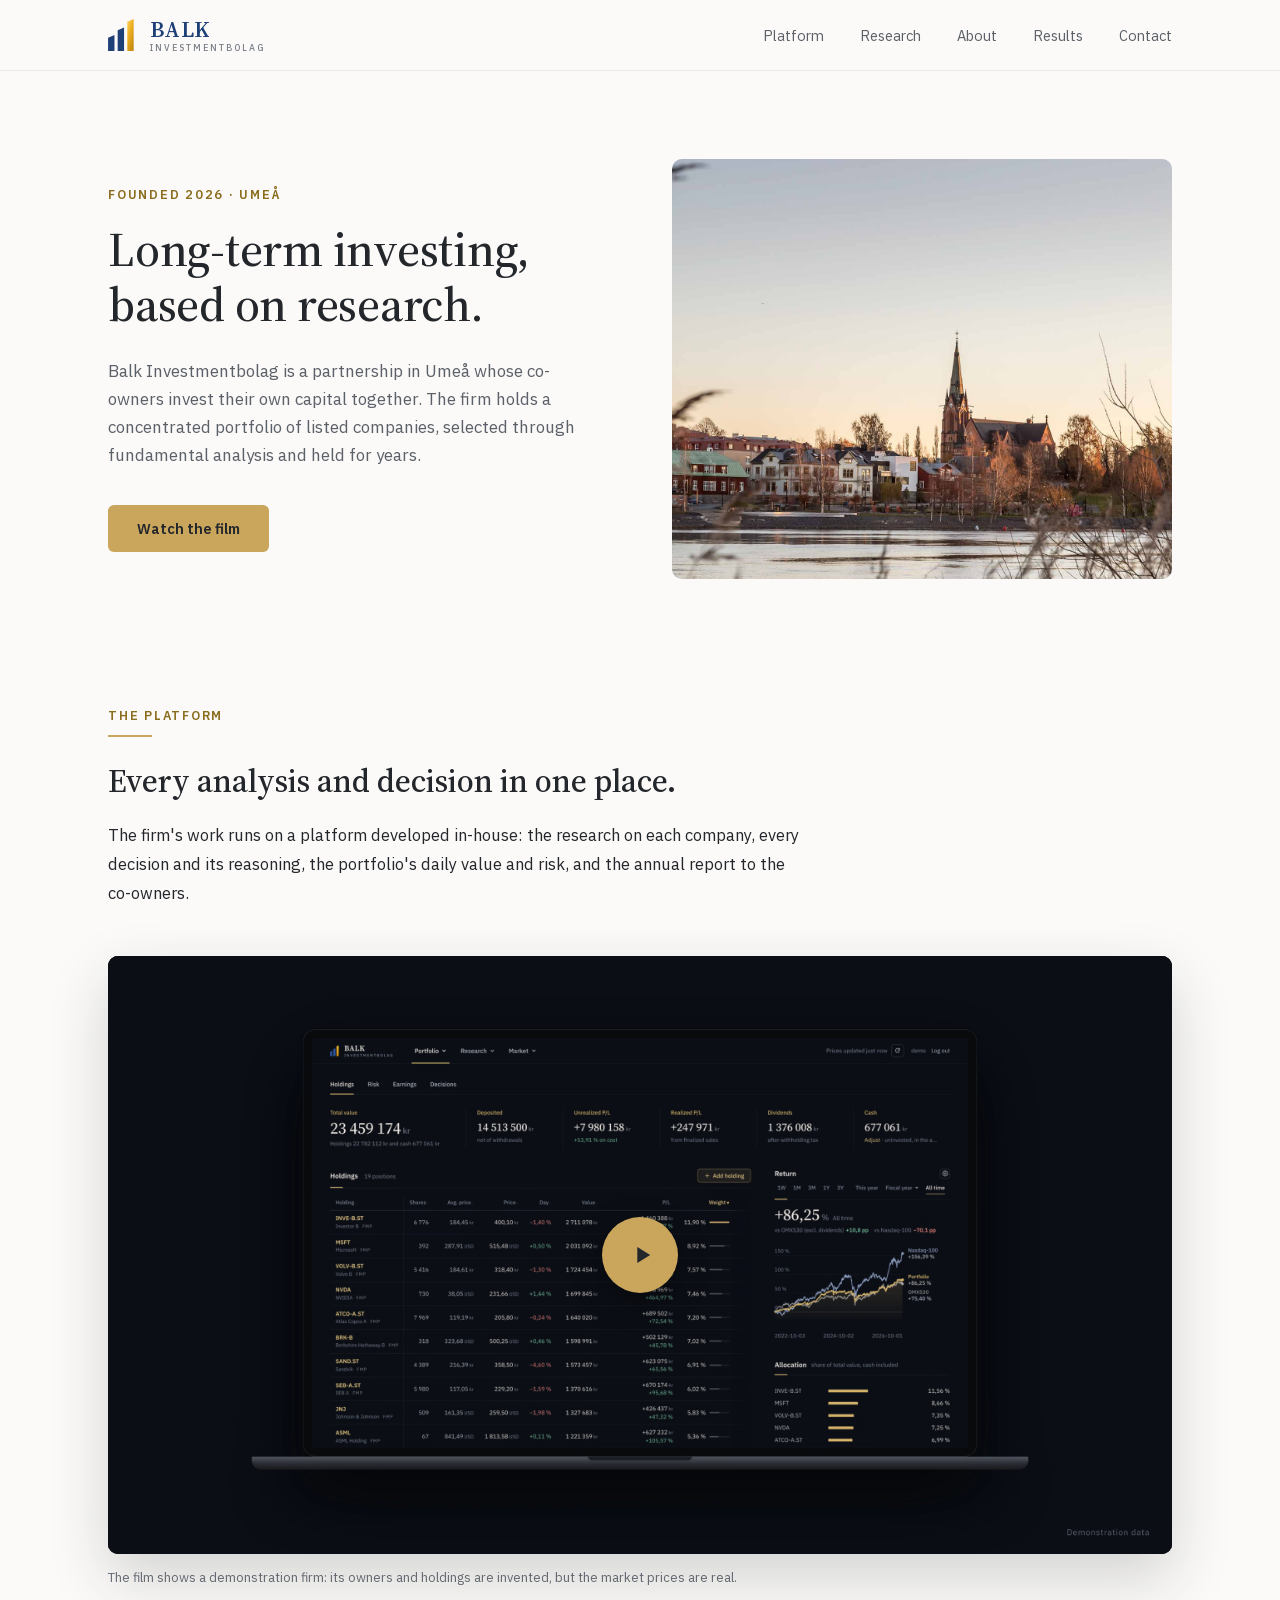
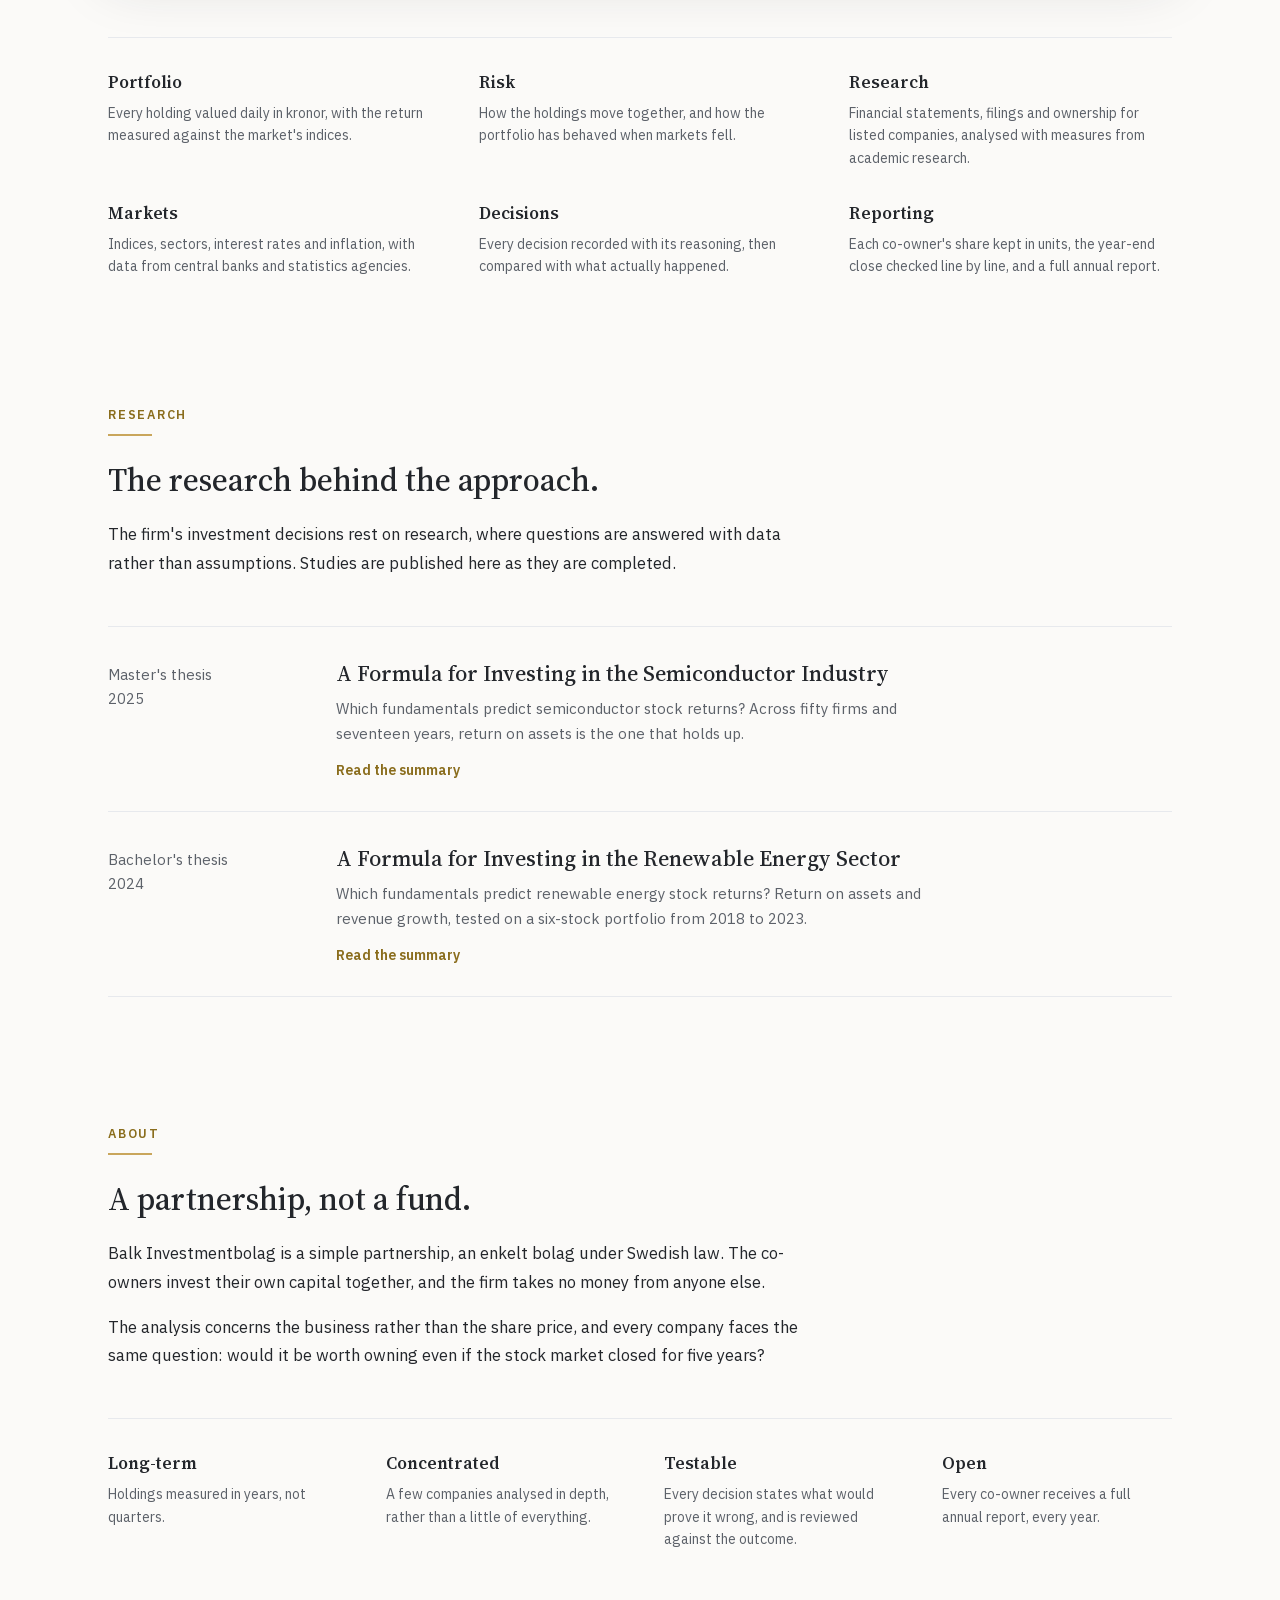
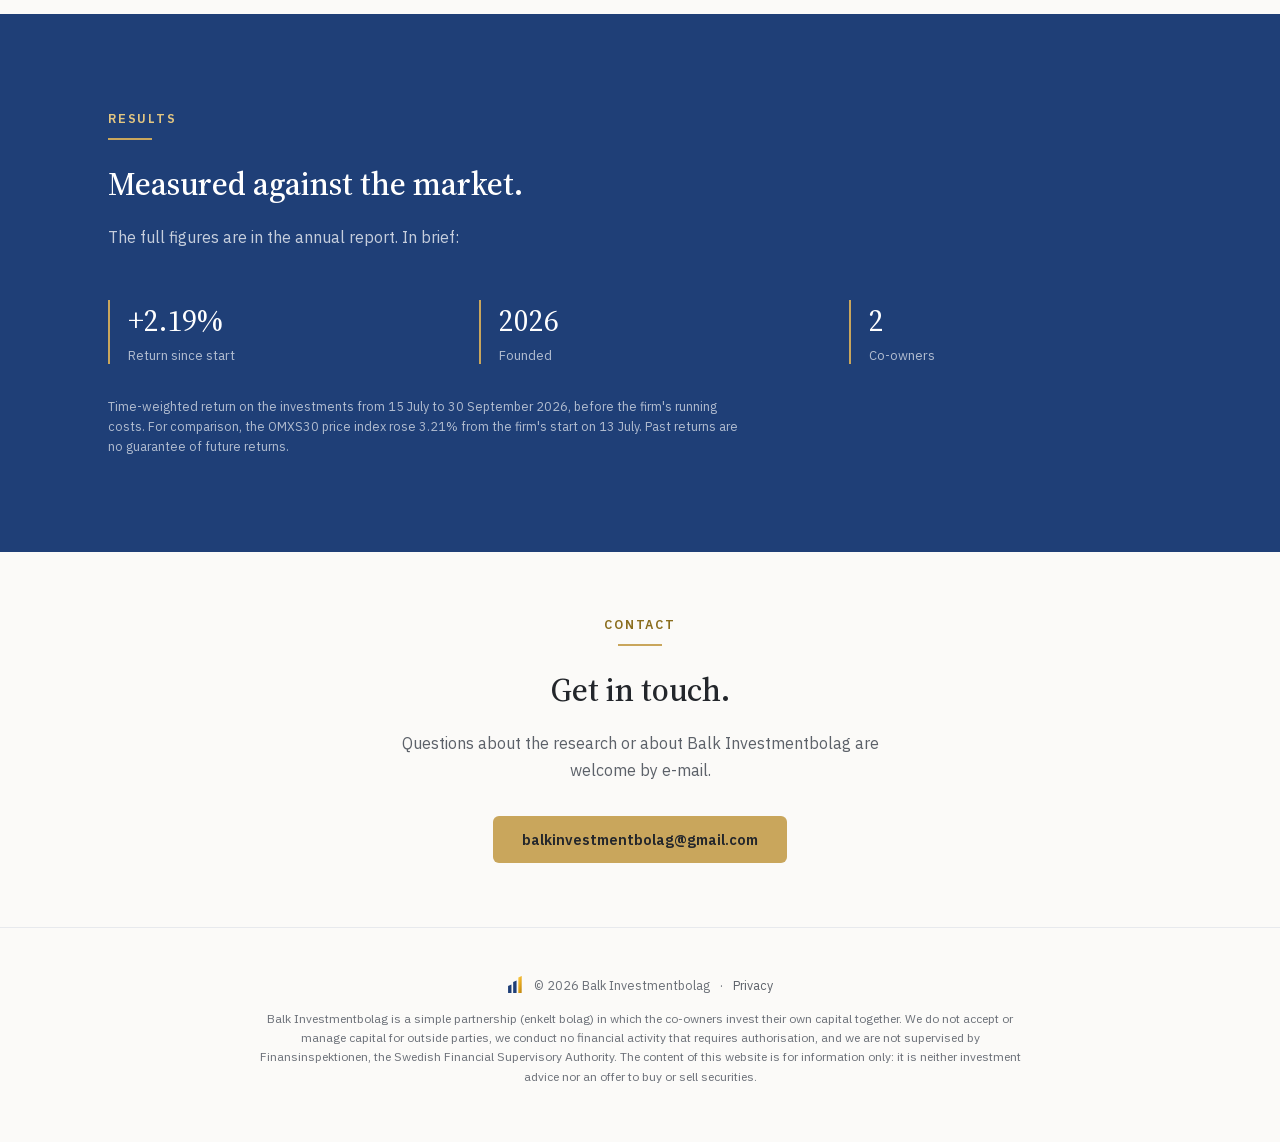
==== commit aecedd8e: "Home page copy rewritten in the firm's voice, without "discipline" The firm is the subject throughou" ====
--- a/index.html
+++ b/index.html
@@ -4,20 +4,20 @@
   <meta charset="UTF-8">
   <meta name="viewport" content="width=device-width, initial-scale=1">
   <title>Balk Investmentbolag</title>
-  <meta name="description" content="Balk Investmentbolag is a Swedish partnership in Umeå whose co-owners invest their own capital together, in a concentrated portfolio of listed companies.">
+  <meta name="description" content="Balk Investmentbolag is a partnership in Umeå whose co-owners invest their own capital together: a concentrated portfolio of listed companies, selected through fundamental analysis and held for the long term.">
   <meta name="theme-color" content="#fbfaf8">
   <meta name="color-scheme" content="light">
   <meta property="og:type" content="website">
   <meta property="og:site_name" content="Balk Investmentbolag">
   <meta property="og:title" content="Balk Investmentbolag">
-  <meta property="og:description" content="Long-term capital, invested with discipline. A Swedish partnership in Umeå whose co-owners invest their own capital together.">
+  <meta property="og:description" content="Long-term investing, based on research. A partnership in Umeå whose co-owners invest their own capital together.">
   <meta property="og:locale" content="en_GB">
   <link rel="canonical" href="https://balkinvestmentbolag.se/">
   <meta property="og:url" content="https://balkinvestmentbolag.se/">
   <meta property="og:image" content="https://balkinvestmentbolag.se/assets/share.jpg">
   <meta property="og:image:width" content="1200">
   <meta property="og:image:height" content="630">
-  <meta property="og:image:alt" content="Balk Investmentbolag: long-term capital, invested with discipline.">
+  <meta property="og:image:alt" content="Balk Investmentbolag: long-term investing, based on research.">
   <meta name="twitter:card" content="summary_large_image">
   <link rel="icon" href="favicon/balk-favicon.svg" type="image/svg+xml">
   <link rel="icon" href="favicon/balk-favicon-32.png" sizes="32x32" type="image/png">
@@ -67,8 +67,8 @@
     <section id="top" class="hero">
       <div class="hero-copy">
         <p class="kicker">Founded 2026 &middot; Umeå</p>
-        <h1>Long-term capital, invested with discipline.</h1>
-        <p class="lede">Balk Investmentbolag is a Swedish partnership whose co-owners invest their own capital together: a concentrated portfolio of listed companies, held with patience and reported openly to every co-owner.</p>
+        <h1>Long-term investing, based on research.</h1>
+        <p class="lede">Balk Investmentbolag is a partnership in Umeå whose co-owners invest their own capital together. The firm holds a concentrated portfolio of listed companies, selected through fundamental analysis and held for years.</p>
         <a class="button button-gold" href="#platform">Watch the film</a>
       </div>
       <div class="hero-photo">
@@ -79,8 +79,8 @@
     <section id="platform" class="section">
       <p class="kicker">The platform</p>
       <div class="rule"></div>
-      <h2>Built in-house, for disciplined investing.</h2>
-      <p>Every holding, decision and year-end close runs through a platform we built ourselves, from the first figures of research to the annual report each co-owner receives.</p>
+      <h2>Every analysis and decision in one place.</h2>
+      <p>The firm's work runs on a platform developed in-house: the research on each company, every decision and its reasoning, the portfolio's daily value and risk, and the annual report to the co-owners.</p>
       <figure class="film">
         <div class="film-frame">
           <video controls playsinline preload="none" poster="assets/film/poster.jpg" aria-label="Film: the Balk platform at work" aria-describedby="film-caption">
@@ -93,12 +93,12 @@
             <svg viewBox="0 0 24 24" aria-hidden="true" focusable="false"><path d="M8 5.2v13.6L19 12z" /></svg>
           </button>
         </div>
-        <figcaption id="film-caption">Shown on a demonstration firm: its owners and positions are invented, the market prices are real.</figcaption>
+        <figcaption id="film-caption">The film shows a demonstration firm: its owners and holdings are invented, but the market prices are real.</figcaption>
       </figure>
       <div class="points points-three">
         <div>
           <h3>Portfolio</h3>
-          <p>Every holding valued daily in kronor, and the return measured against the market's indices.</p>
+          <p>Every holding valued daily in kronor, with the return measured against the market's indices.</p>
         </div>
         <div>
           <h3>Risk</h3>
@@ -106,19 +106,19 @@
         </div>
         <div>
           <h3>Research</h3>
-          <p>Financial statements, filings and ownership for listed companies, read with measures from published research.</p>
+          <p>Financial statements, filings and ownership for listed companies, analysed with measures from academic research.</p>
         </div>
         <div>
           <h3>Markets</h3>
-          <p>Indices, sectors, interest rates and inflation, with figures from central banks and statistics offices.</p>
+          <p>Indices, sectors, interest rates and inflation, with data from central banks and statistics agencies.</p>
         </div>
         <div>
           <h3>Decisions</h3>
-          <p>Every investment decision recorded with its reasoning, and reviewed against what happened.</p>
+          <p>Every decision recorded with its reasoning, then compared with what actually happened.</p>
         </div>
         <div>
           <h3>Reporting</h3>
-          <p>Ownership kept in units, a year-end close checked line by line, and a full annual report for every co-owner.</p>
+          <p>Each co-owner's share kept in units, the year-end close checked line by line, and a full annual report.</p>
         </div>
       </div>
     </section>
@@ -126,8 +126,8 @@
     <section id="research" class="section">
       <p class="kicker">Research</p>
       <div class="rule"></div>
-      <h2>Research and analysis.</h2>
-      <p>Studies of how a company's fundamentals relate to its stock returns. The first two are theses in economics.</p>
+      <h2>The research behind the approach.</h2>
+      <p>The firm's investment decisions rest on research, where questions are answered with data rather than assumptions. Studies are published here as they are completed.</p>
       <ul class="papers">
         <li class="paper-item">
           <p class="paper-meta">Master's thesis<br>2025</p>
@@ -141,7 +141,7 @@
           <p class="paper-meta">Bachelor's thesis<br>2024</p>
           <div>
             <h3><a href="research/renewable-energy-formula/">A Formula for Investing in the Renewable Energy Sector</a></h3>
-            <p>A screen for renewable energy stocks built on return on assets and revenue growth, tested on a six-stock portfolio from 2018 to 2023.</p>
+            <p>Which fundamentals predict renewable energy stock returns? Return on assets and revenue growth, tested on a six-stock portfolio from 2018 to 2023.</p>
             <a class="paper-link" href="research/renewable-energy-formula/">Read the summary</a>
           </div>
         </li>
@@ -151,25 +151,25 @@
     <section id="about" class="section">
       <p class="kicker">About</p>
       <div class="rule"></div>
-      <h2>Patient capital, plain reporting.</h2>
-      <p>Balk Investmentbolag is a simple partnership in Umeå, where a small group of co-owners invest their own capital together. We start from fundamental analysis, not short-term market moves, and ask one question of every company: would we want to own it even if the stock market closed for five years?</p>
-      <p>Each investment must pass two criteria: the quality of the business, then its price. Every decision is written down with its reasoning and what would prove it wrong, and reviewed over time.</p>
+      <h2>A partnership, not a fund.</h2>
+      <p>Balk Investmentbolag is a simple partnership, an enkelt bolag under Swedish law. The co-owners invest their own capital together, and the firm takes no money from anyone else.</p>
+      <p>The analysis concerns the business rather than the share price, and every company faces the same question: would it be worth owning even if the stock market closed for five years?</p>
       <div class="points points-four">
         <div>
           <h3>Long-term</h3>
-          <p>Holdings measured in years, not speculation.</p>
+          <p>Holdings measured in years, not quarters.</p>
         </div>
         <div>
           <h3>Concentrated</h3>
-          <p>A few holdings we understand well, not diversification for its own sake.</p>
-        </div>
-        <div>
-          <h3>Accountable</h3>
-          <p>Every decision recorded with what would prove it wrong, and reviewed.</p>
-        </div>
-        <div>
-          <h3>Transparent</h3>
-          <p>A full annual report to every co-owner, every year.</p>
+          <p>A few companies analysed in depth, rather than a little of everything.</p>
+        </div>
+        <div>
+          <h3>Testable</h3>
+          <p>Every decision states what would prove it wrong, and is reviewed against the outcome.</p>
+        </div>
+        <div>
+          <h3>Open</h3>
+          <p>Every co-owner receives a full annual report, every year.</p>
         </div>
       </div>
     </section>
@@ -178,8 +178,8 @@
       <div class="results-inner">
         <p class="kicker kicker-light">Results</p>
         <div class="rule"></div>
-        <h2>Full reporting, every year.</h2>
-        <p class="lede">Co-owners receive detailed results in our annual report. In brief:</p>
+        <h2>Measured against the market.</h2>
+        <p class="lede">The full figures are in the annual report. In brief:</p>
         <div class="stats">
           <div class="stat">
             <!-- From the FY2026 annual report: the portfolio's time-weighted return, 15 July - 30 September 2026. -->
@@ -195,7 +195,7 @@
             <div class="stat-label">Co-owners</div>
           </div>
         </div>
-        <p class="notice">Time-weighted return on the investments from 15 July to 30 September 2026, before the firm's running costs. OMXS30, a price index, rose 3.21% from the start on 13 July. Past returns are no guarantee of future returns.</p>
+        <p class="notice">Time-weighted return on the investments from 15 July to 30 September 2026, before the firm's running costs. For comparison, the OMXS30 price index rose 3.21% from the firm's start on 13 July. Past returns are no guarantee of future returns.</p>
       </div>
     </section>
 
@@ -204,7 +204,7 @@
       <p class="kicker">Contact</p>
       <div class="rule"></div>
       <h2>Get in touch.</h2>
-      <p>Questions about Balk Investmentbolag are welcome by e-mail.</p>
+      <p>Questions about the research or about Balk Investmentbolag are welcome by e-mail.</p>
       <a class="button button-gold" href="mailto:balkinvestmentbolag@gmail.com">balkinvestmentbolag@gmail.com</a>
     </section>
   </main>
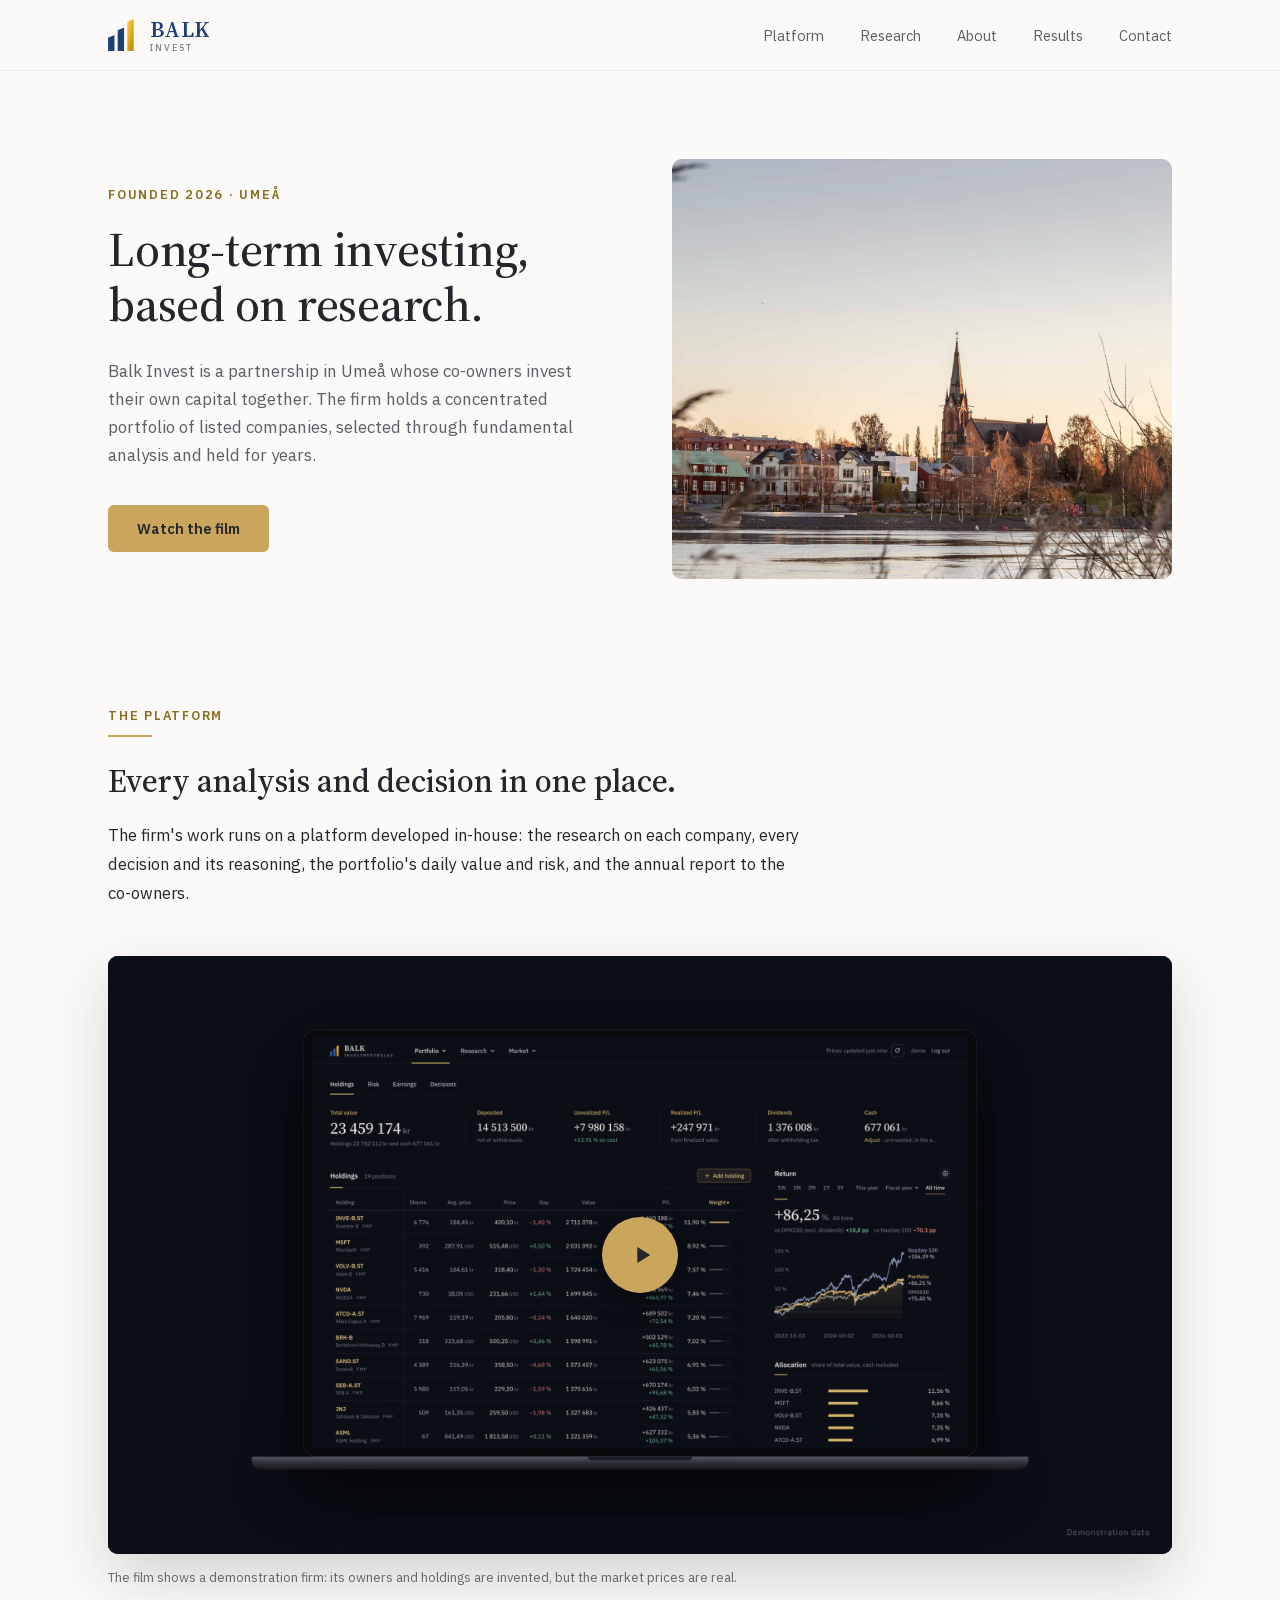
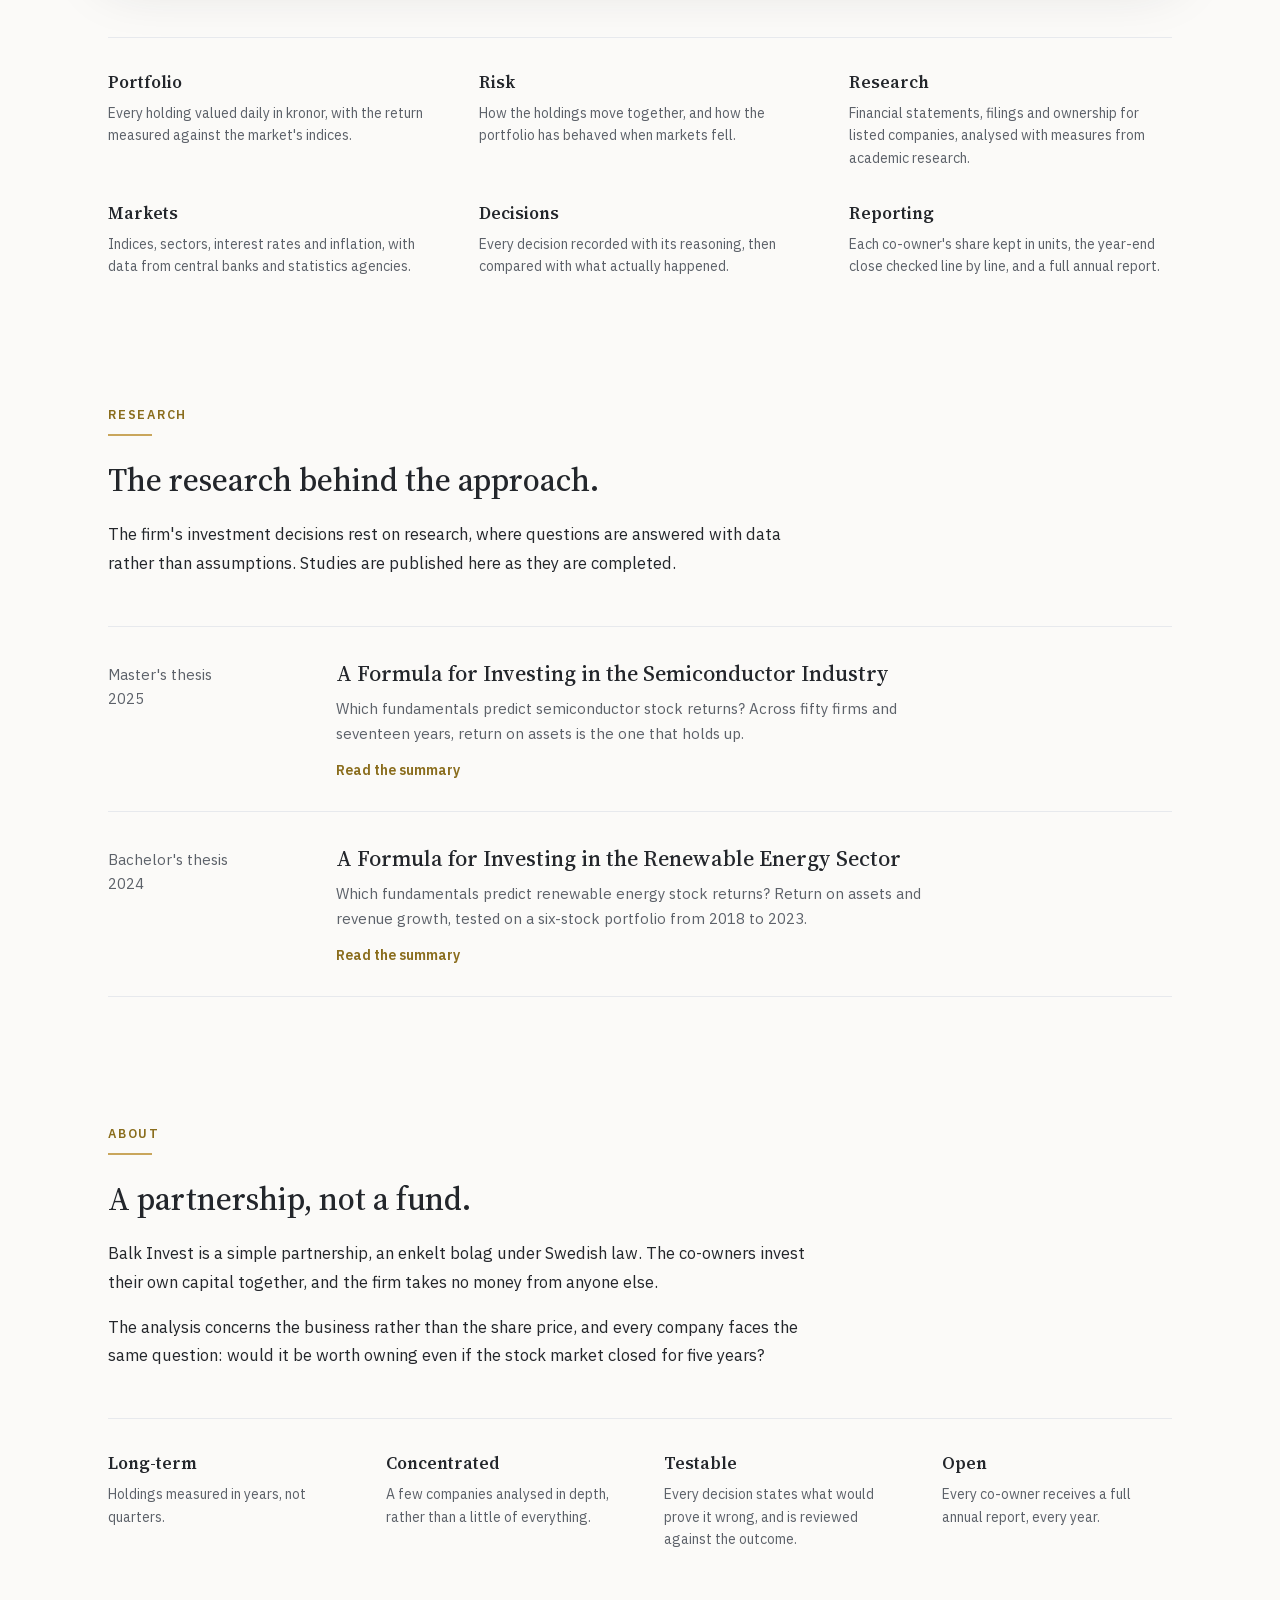
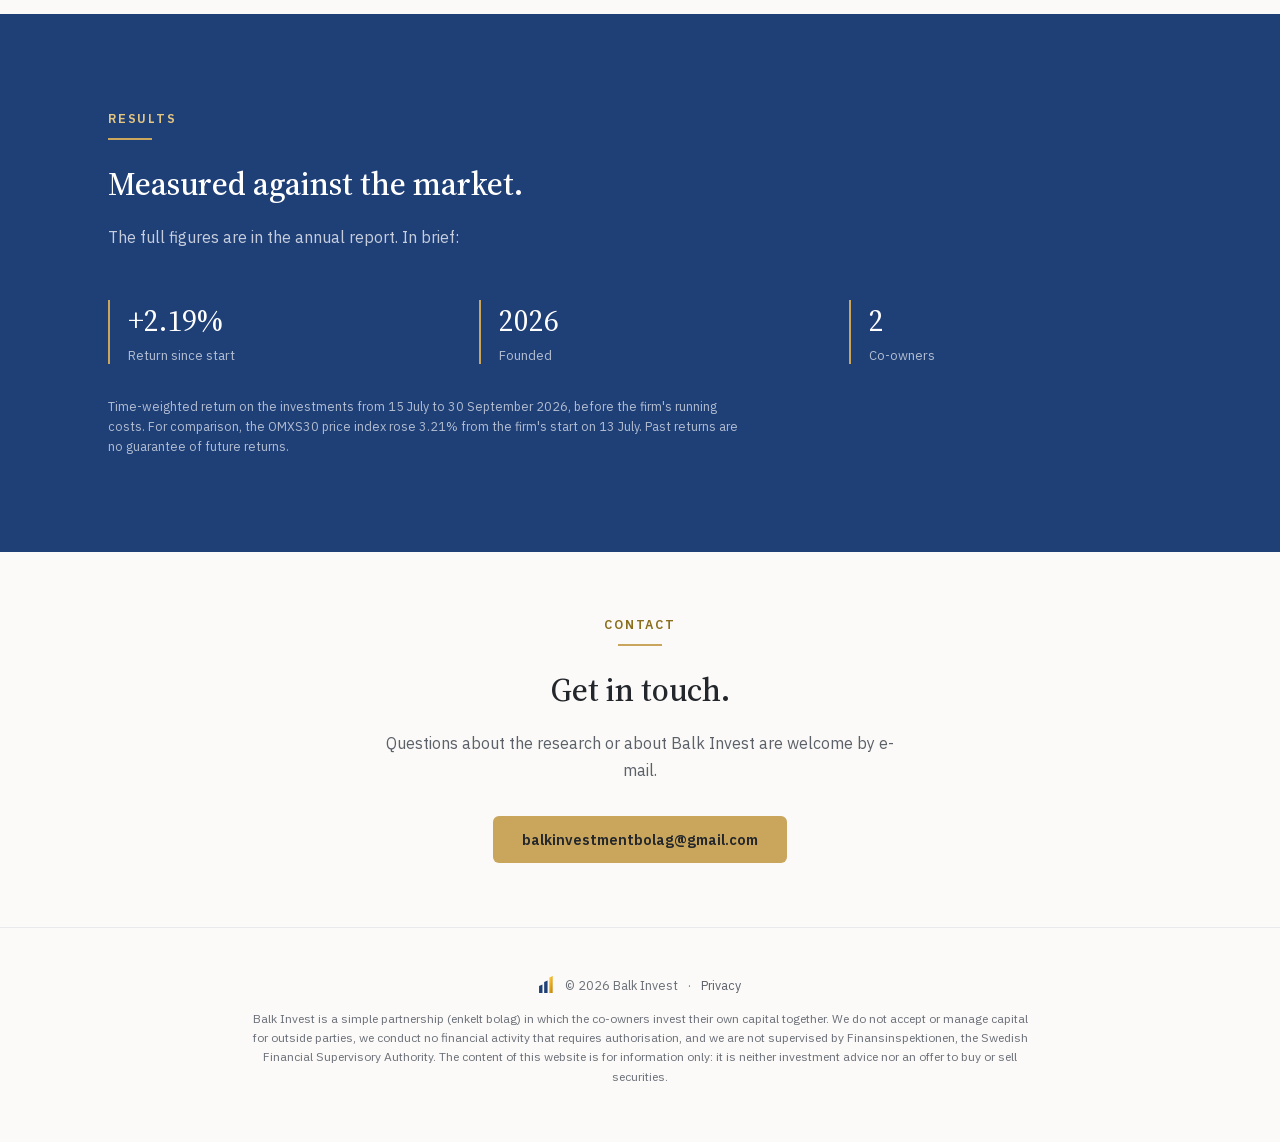
==== commit c19663b4: "The firm is called Balk Invest: page text, the logo's lettering and the share image Titles, the hero" ====
--- a/index.html
+++ b/index.html
@@ -3,13 +3,13 @@
 <head>
   <meta charset="UTF-8">
   <meta name="viewport" content="width=device-width, initial-scale=1">
-  <title>Balk Investmentbolag</title>
-  <meta name="description" content="Balk Investmentbolag is a partnership in Umeå whose co-owners invest their own capital together: a concentrated portfolio of listed companies, selected through fundamental analysis and held for the long term.">
+  <title>Balk Invest</title>
+  <meta name="description" content="Balk Invest is a partnership in Umeå whose co-owners invest their own capital together: a concentrated portfolio of listed companies, selected through fundamental analysis and held for the long term.">
   <meta name="theme-color" content="#fbfaf8">
   <meta name="color-scheme" content="light">
   <meta property="og:type" content="website">
-  <meta property="og:site_name" content="Balk Investmentbolag">
-  <meta property="og:title" content="Balk Investmentbolag">
+  <meta property="og:site_name" content="Balk Invest">
+  <meta property="og:title" content="Balk Invest">
   <meta property="og:description" content="Long-term investing, based on research. A partnership in Umeå whose co-owners invest their own capital together.">
   <meta property="og:locale" content="en_GB">
   <link rel="canonical" href="https://balkinvestmentbolag.se/">
@@ -17,12 +17,14 @@
   <meta property="og:image" content="https://balkinvestmentbolag.se/assets/share.jpg">
   <meta property="og:image:width" content="1200">
   <meta property="og:image:height" content="630">
-  <meta property="og:image:alt" content="Balk Investmentbolag: long-term investing, based on research.">
+  <meta property="og:image:alt" content="Balk Invest: long-term investing, based on research.">
   <meta name="twitter:card" content="summary_large_image">
-  <link rel="icon" href="favicon/balk-favicon.svg" type="image/svg+xml">
-  <link rel="icon" href="favicon/balk-favicon-32.png" sizes="32x32" type="image/png">
-  <link rel="icon" href="favicon/balk-favicon-16.png" sizes="16x16" type="image/png">
-  <link rel="apple-touch-icon" href="favicon/balk-favicon-180.png">
+  <link rel="icon" href="/favicon.ico" sizes="16x16 32x32 48x48">
+  <link rel="icon" href="/favicon.svg" type="image/svg+xml">
+  <link rel="icon" href="/favicon-48x48.png" sizes="48x48" type="image/png">
+  <link rel="icon" href="/favicon-96x96.png" sizes="96x96" type="image/png">
+  <link rel="icon" href="/favicon-192x192.png" sizes="192x192" type="image/png">
+  <link rel="apple-touch-icon" href="/apple-touch-icon.png">
   <link rel="preload" href="assets/fonts/source-serif-4-v14-latin.woff2" as="font" type="font/woff2" crossorigin>
   <link rel="preload" href="assets/fonts/ibm-plex-sans-v23-latin.woff2" as="font" type="font/woff2" crossorigin>
   <link rel="stylesheet" href="styles.css">
@@ -35,7 +37,7 @@
     <div class="header-inner">
       <!-- The platform's own mark and lettering, never redrawn or recoloured;
            on white the bars and lettering are the logo's navy. -->
-      <a href="#top" class="brand" aria-label="Balk Investmentbolag, back to the top">
+      <a href="#top" class="brand" aria-label="Balk Invest, back to the top">
         <svg class="brand-mark" viewBox="0 0 56 60" xmlns="http://www.w3.org/2000/svg" aria-hidden="true" focusable="false">
           <defs>
             <linearGradient id="header-gold" x1="0%" y1="0%" x2="70%" y2="100%">
@@ -50,7 +52,7 @@
         </svg>
         <span class="brand-text">
           <span class="brand-line">Balk</span>
-          <span class="brand-line brand-line-accent">Investmentbolag</span>
+          <span class="brand-line brand-line-accent">Invest</span>
         </span>
       </a>
       <nav class="site-nav" aria-label="Sections">
@@ -68,7 +70,7 @@
       <div class="hero-copy">
         <p class="kicker">Founded 2026 &middot; Umeå</p>
         <h1>Long-term investing, based on research.</h1>
-        <p class="lede">Balk Investmentbolag is a partnership in Umeå whose co-owners invest their own capital together. The firm holds a concentrated portfolio of listed companies, selected through fundamental analysis and held for years.</p>
+        <p class="lede">Balk Invest is a partnership in Umeå whose co-owners invest their own capital together. The firm holds a concentrated portfolio of listed companies, selected through fundamental analysis and held for years.</p>
         <a class="button button-gold" href="#platform">Watch the film</a>
       </div>
       <div class="hero-photo">
@@ -152,7 +154,7 @@
       <p class="kicker">About</p>
       <div class="rule"></div>
       <h2>A partnership, not a fund.</h2>
-      <p>Balk Investmentbolag is a simple partnership, an enkelt bolag under Swedish law. The co-owners invest their own capital together, and the firm takes no money from anyone else.</p>
+      <p>Balk Invest is a simple partnership, an enkelt bolag under Swedish law. The co-owners invest their own capital together, and the firm takes no money from anyone else.</p>
       <p>The analysis concerns the business rather than the share price, and every company faces the same question: would it be worth owning even if the stock market closed for five years?</p>
       <div class="points points-four">
         <div>
@@ -204,7 +206,7 @@
       <p class="kicker">Contact</p>
       <div class="rule"></div>
       <h2>Get in touch.</h2>
-      <p>Questions about the research or about Balk Investmentbolag are welcome by e-mail.</p>
+      <p>Questions about the research or about Balk Invest are welcome by e-mail.</p>
       <a class="button button-gold" href="mailto:balkinvestmentbolag@gmail.com">balkinvestmentbolag@gmail.com</a>
     </section>
   </main>
@@ -223,11 +225,11 @@
         <polygon class="brand-bar" points="18,21 30,16 30,60 18,60" />
         <polygon points="36,5 48,0 48,60 36,60" fill="url(#footer-gold)" />
       </svg>
-      <span>&copy; 2026 Balk Investmentbolag</span>
+      <span>&copy; 2026 Balk Invest</span>
       <span aria-hidden="true">&middot;</span>
       <a href="/privacy/">Privacy</a>
     </div>
-    <p class="legal">Balk Investmentbolag is a simple partnership (enkelt bolag) in which the co-owners invest their own capital together. We do not accept or manage capital for outside parties, we conduct no financial activity that requires authorisation, and we are not supervised by Finansinspektionen, the Swedish Financial Supervisory Authority. The content of this website is for information only: it is neither investment advice nor an offer to buy or sell securities.</p>
+    <p class="legal">Balk Invest is a simple partnership (enkelt bolag) in which the co-owners invest their own capital together. We do not accept or manage capital for outside parties, we conduct no financial activity that requires authorisation, and we are not supervised by Finansinspektionen, the Swedish Financial Supervisory Authority. The content of this website is for information only: it is neither investment advice nor an offer to buy or sell securities.</p>
   </footer>
 
 </body>
--- a/styles.css
+++ b/styles.css
@@ -1,4 +1,4 @@
-/* Balk Investmentbolag - the website.
+/* Balk Invest - the website.
 
    The layout is the August site's sections - hero, the platform, about, the
    results on a navy band, contact and footer centred - on one grid: the
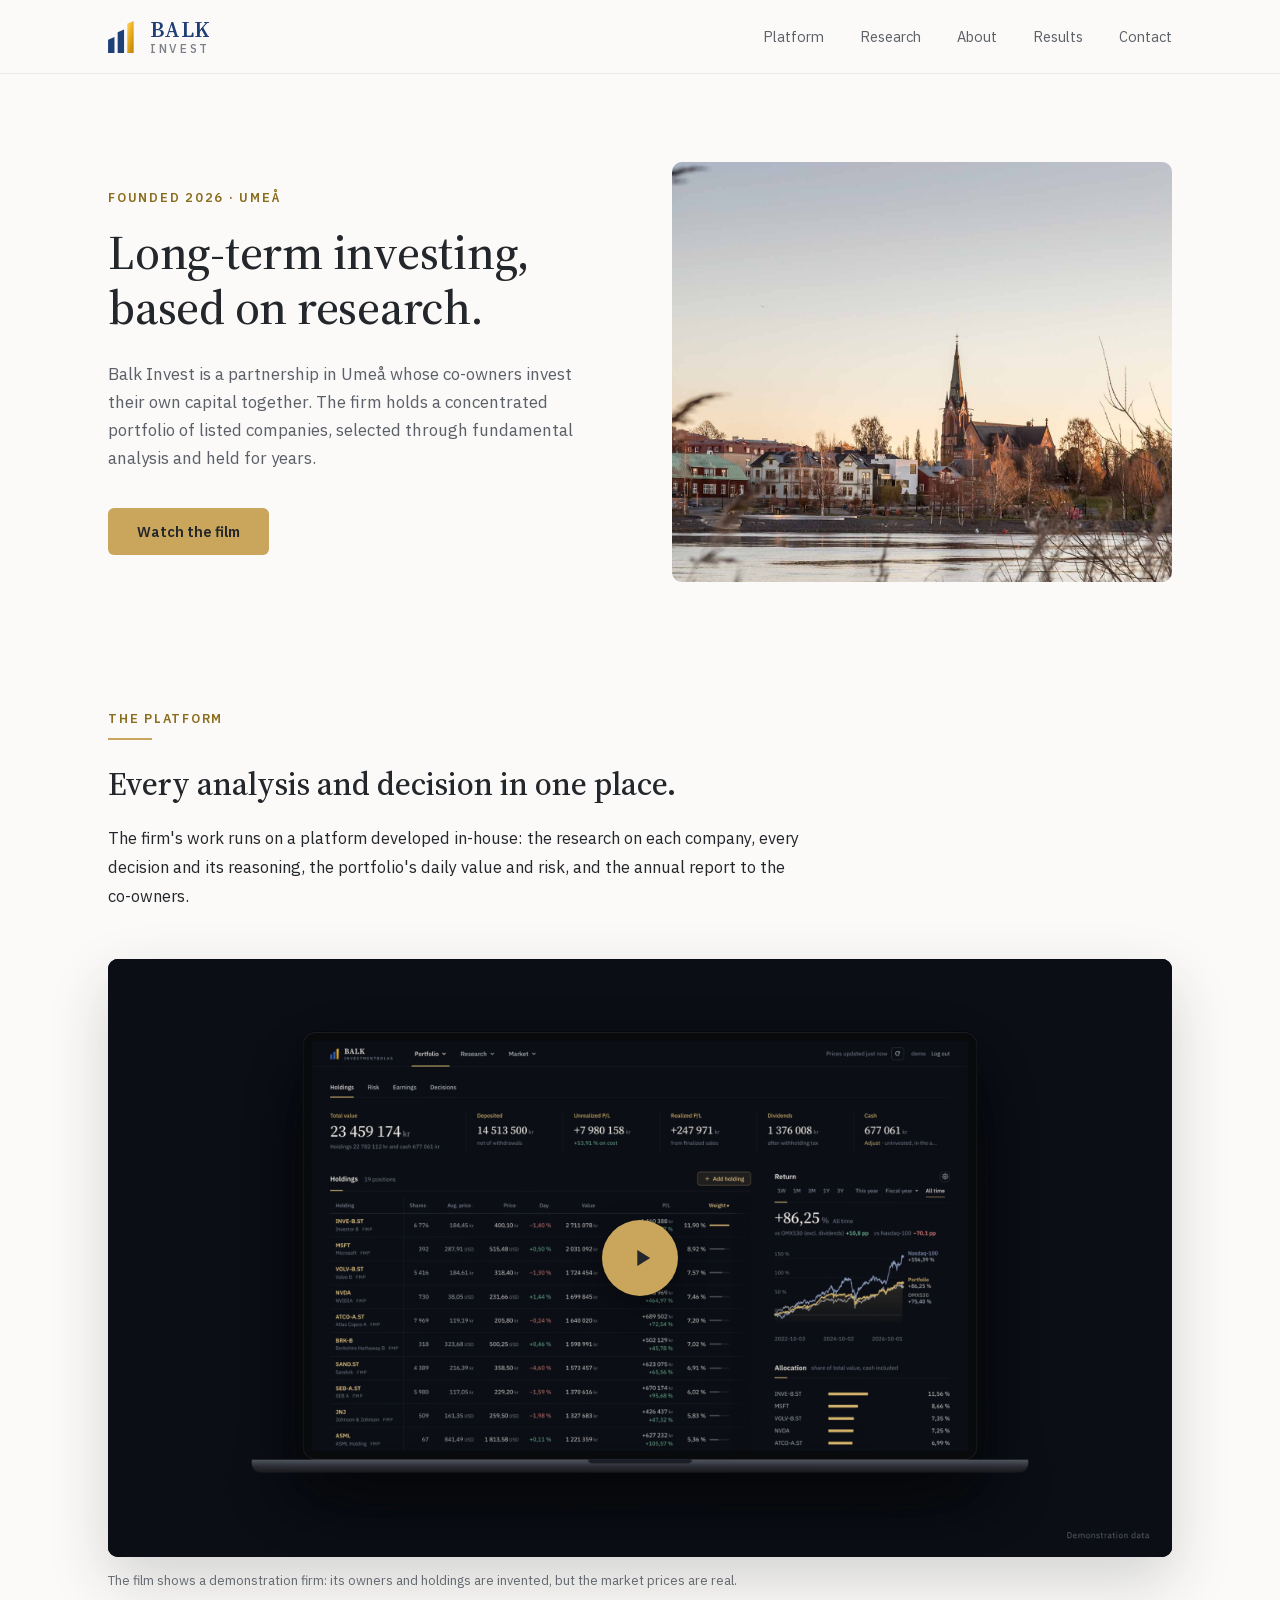
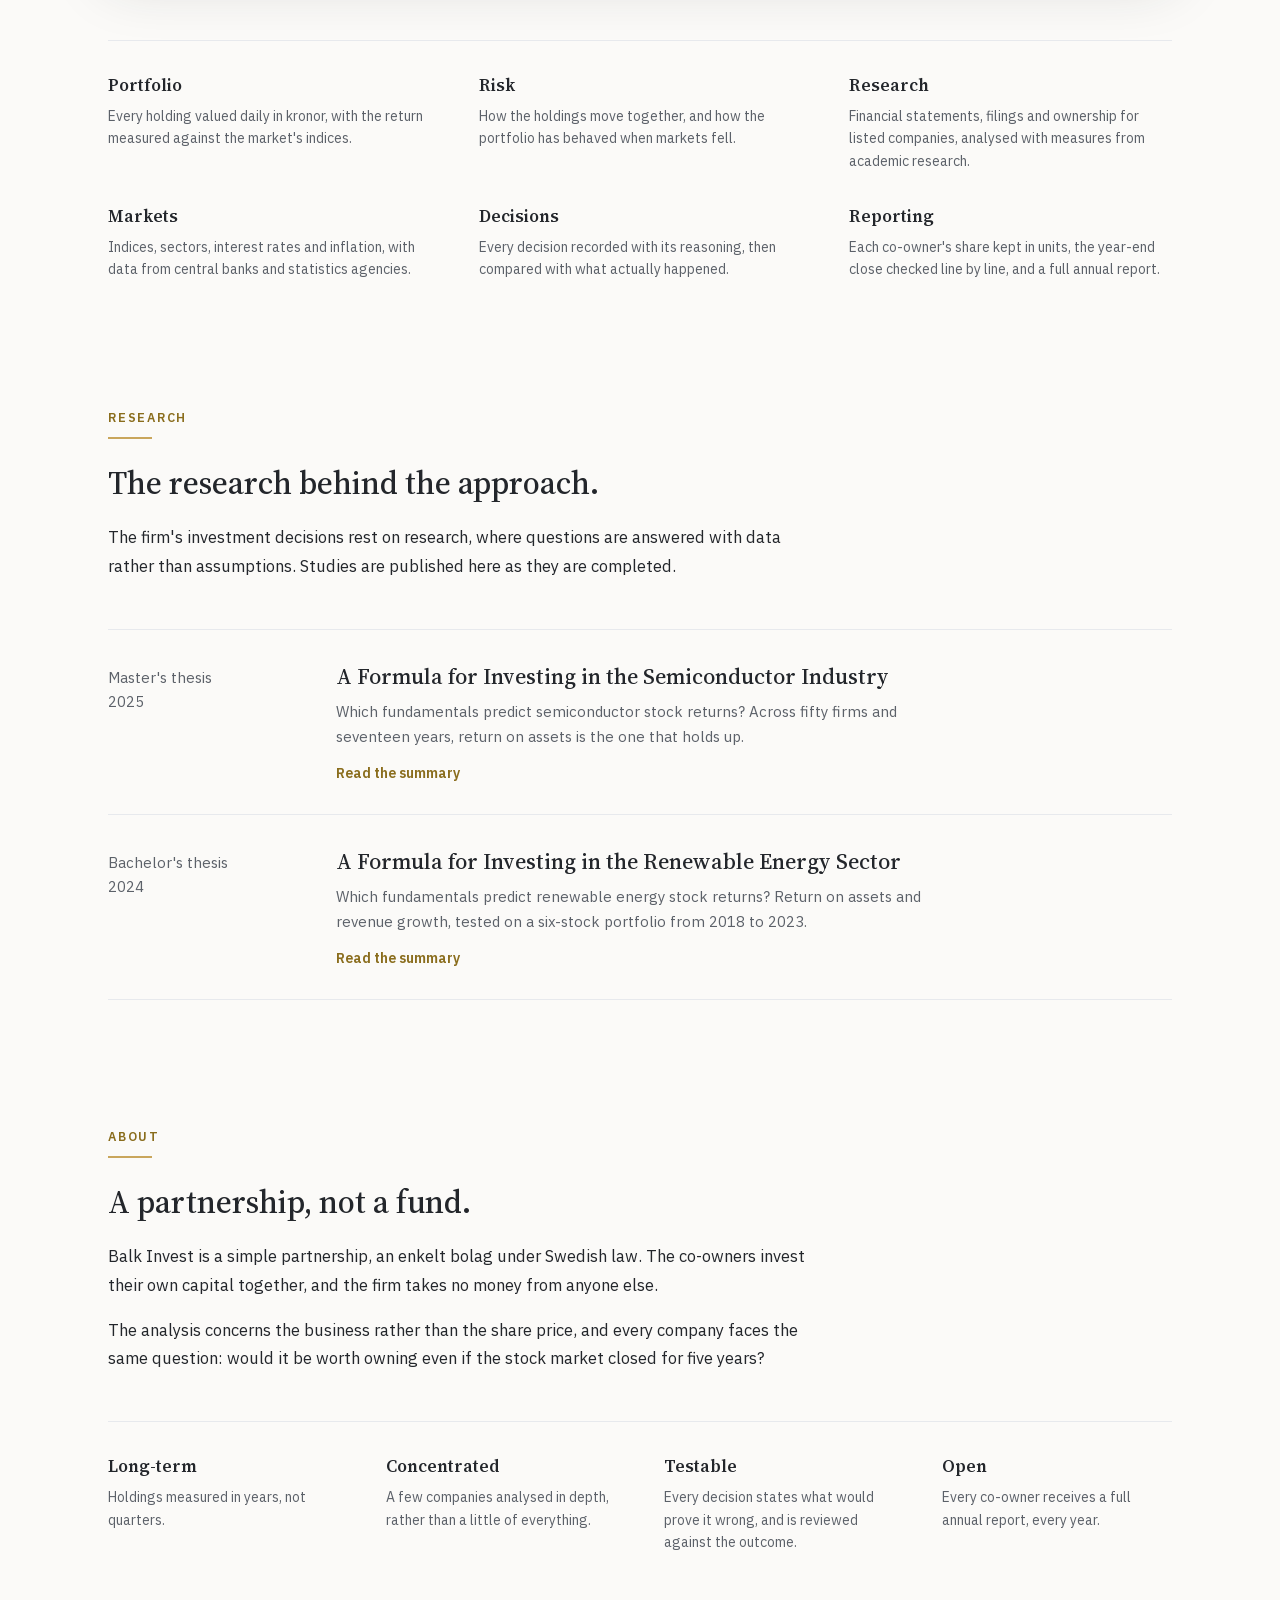
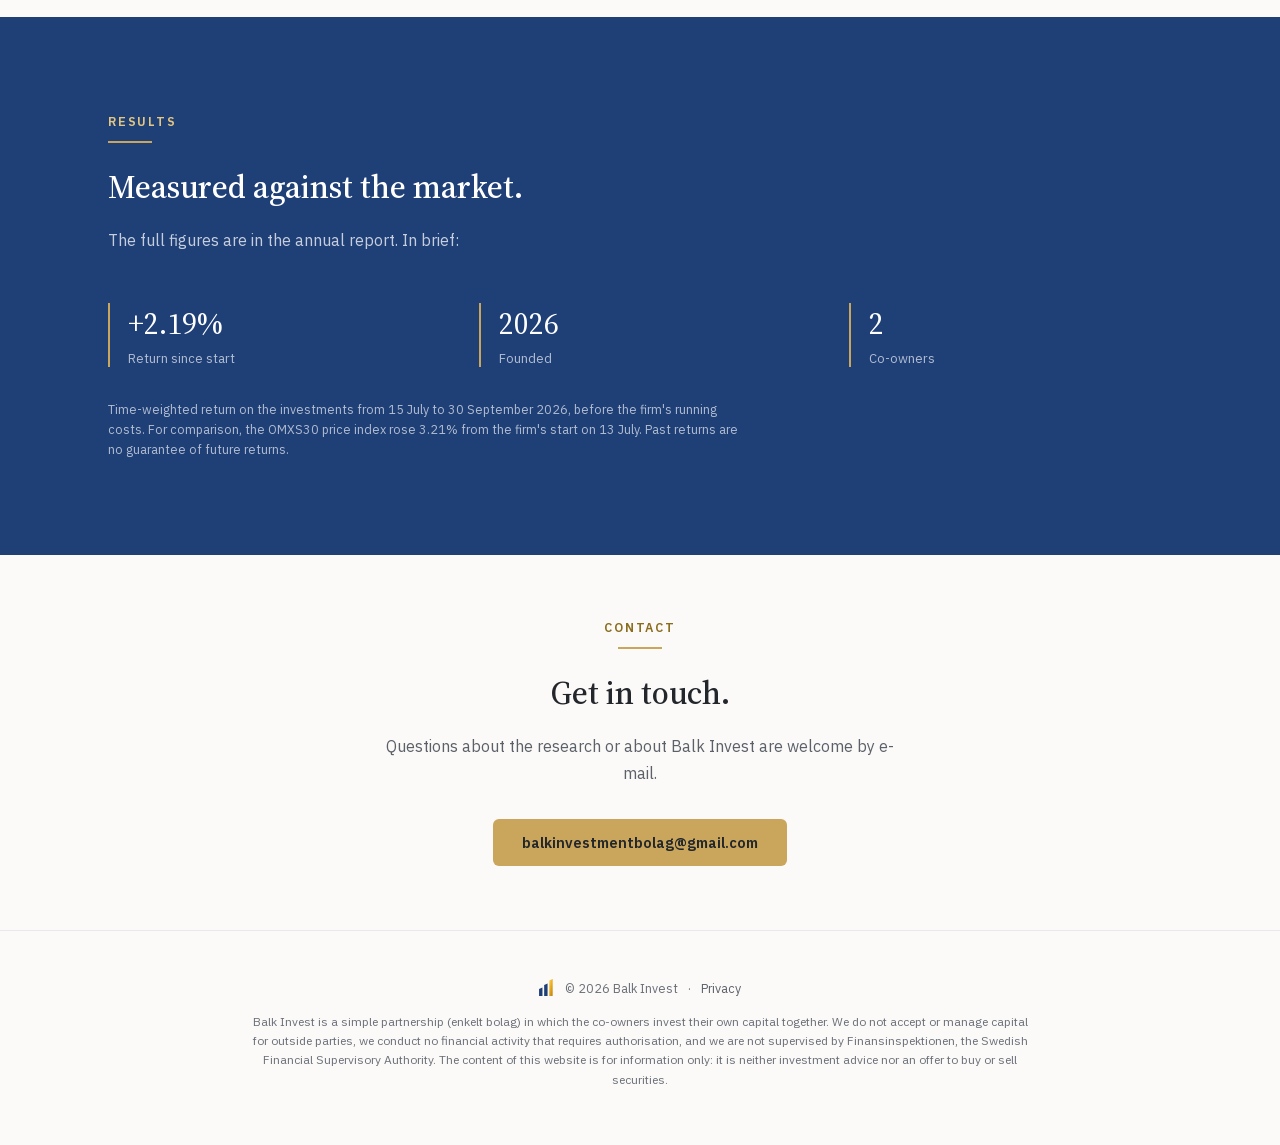
==== commit 9d74d06f: "The site moves to balkinvest.se: CNAME, canonical and share addresses, sitemap, robots.txt; the READ" ====
--- a/index.html
+++ b/index.html
@@ -12,9 +12,9 @@
   <meta property="og:title" content="Balk Invest">
   <meta property="og:description" content="Long-term investing, based on research. A partnership in Umeå whose co-owners invest their own capital together.">
   <meta property="og:locale" content="en_GB">
-  <link rel="canonical" href="https://balkinvestmentbolag.se/">
-  <meta property="og:url" content="https://balkinvestmentbolag.se/">
-  <meta property="og:image" content="https://balkinvestmentbolag.se/assets/share.jpg">
+  <link rel="canonical" href="https://balkinvest.se/">
+  <meta property="og:url" content="https://balkinvest.se/">
+  <meta property="og:image" content="https://balkinvest.se/assets/share.jpg">
   <meta property="og:image:width" content="1200">
   <meta property="og:image:height" content="630">
   <meta property="og:image:alt" content="Balk Invest: long-term investing, based on research.">
--- a/styles.css
+++ b/styles.css
@@ -218,7 +218,7 @@
   margin-top: 3px;
   color: var(--logo-muted);
   font-family: var(--font-body);
-  font-size: 9px;
+  font-size: 12px;
   font-weight: 500;
   letter-spacing: 0.22em;
 }
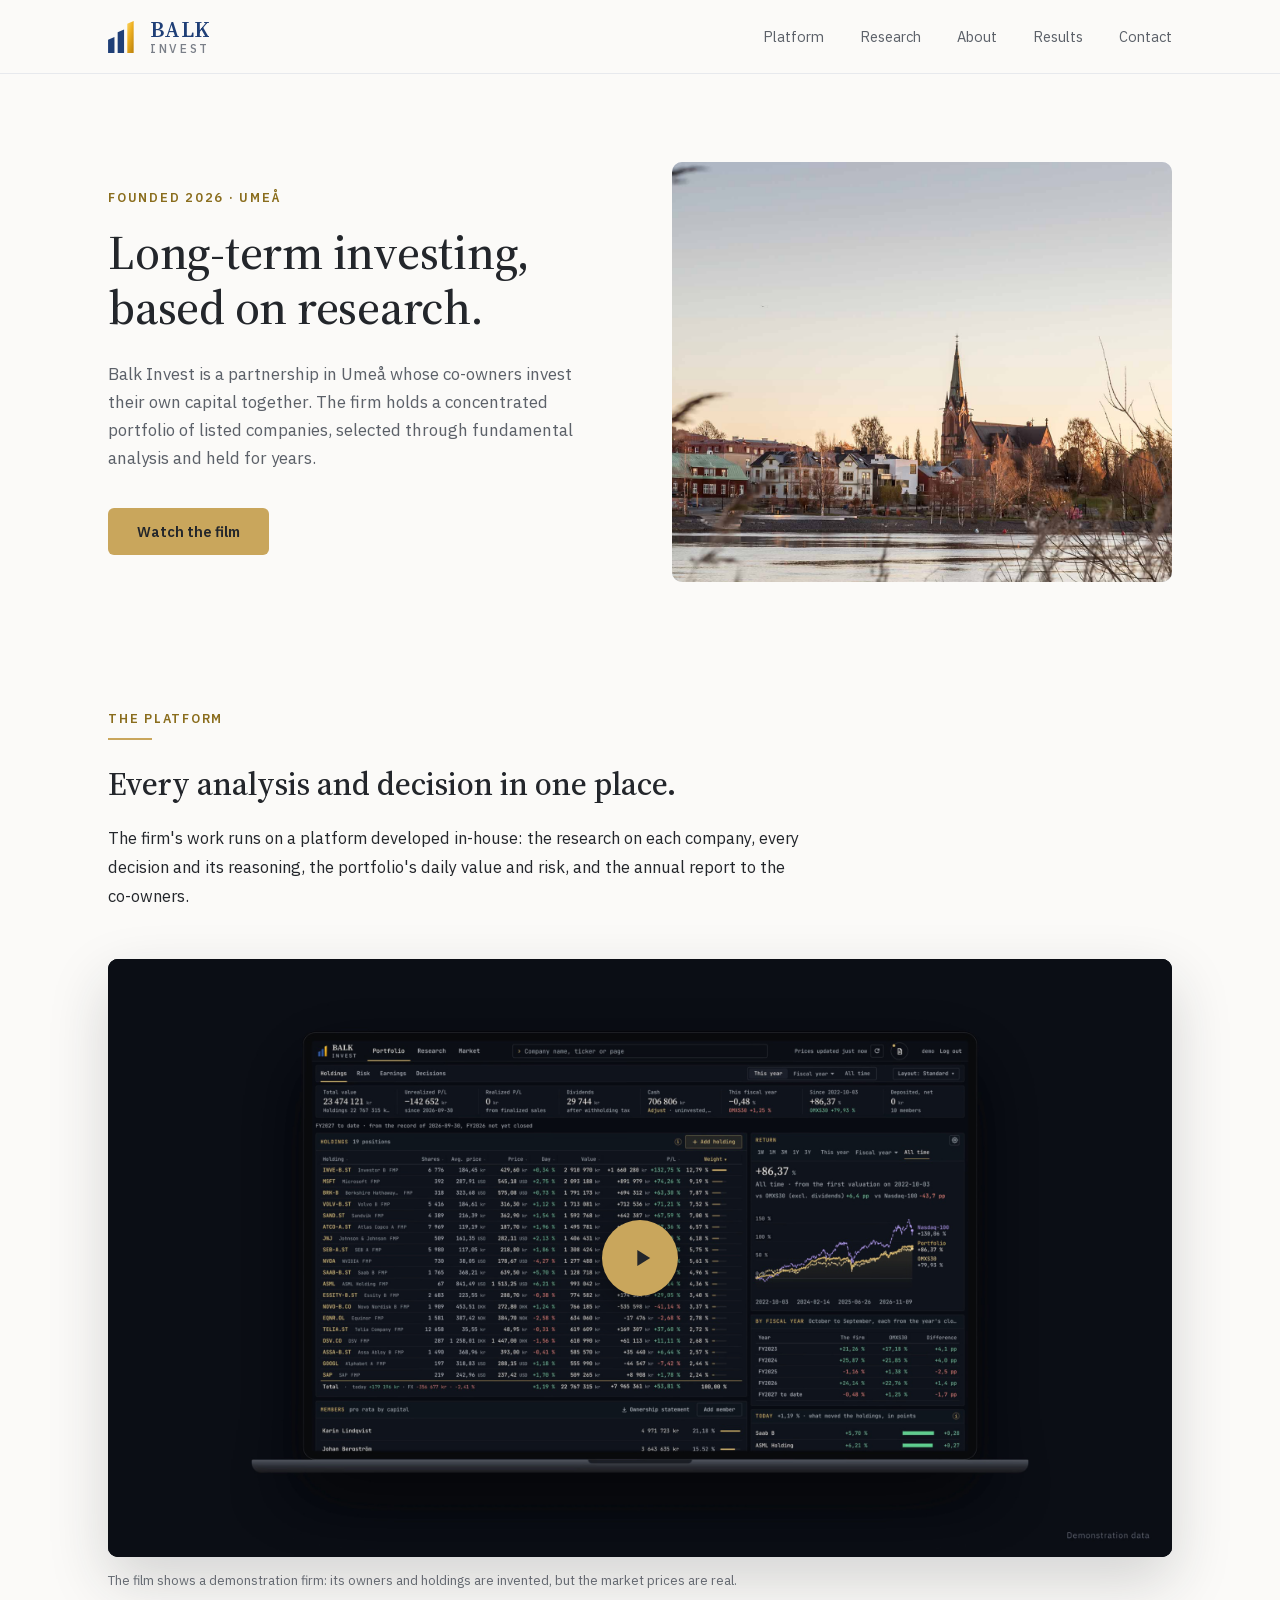
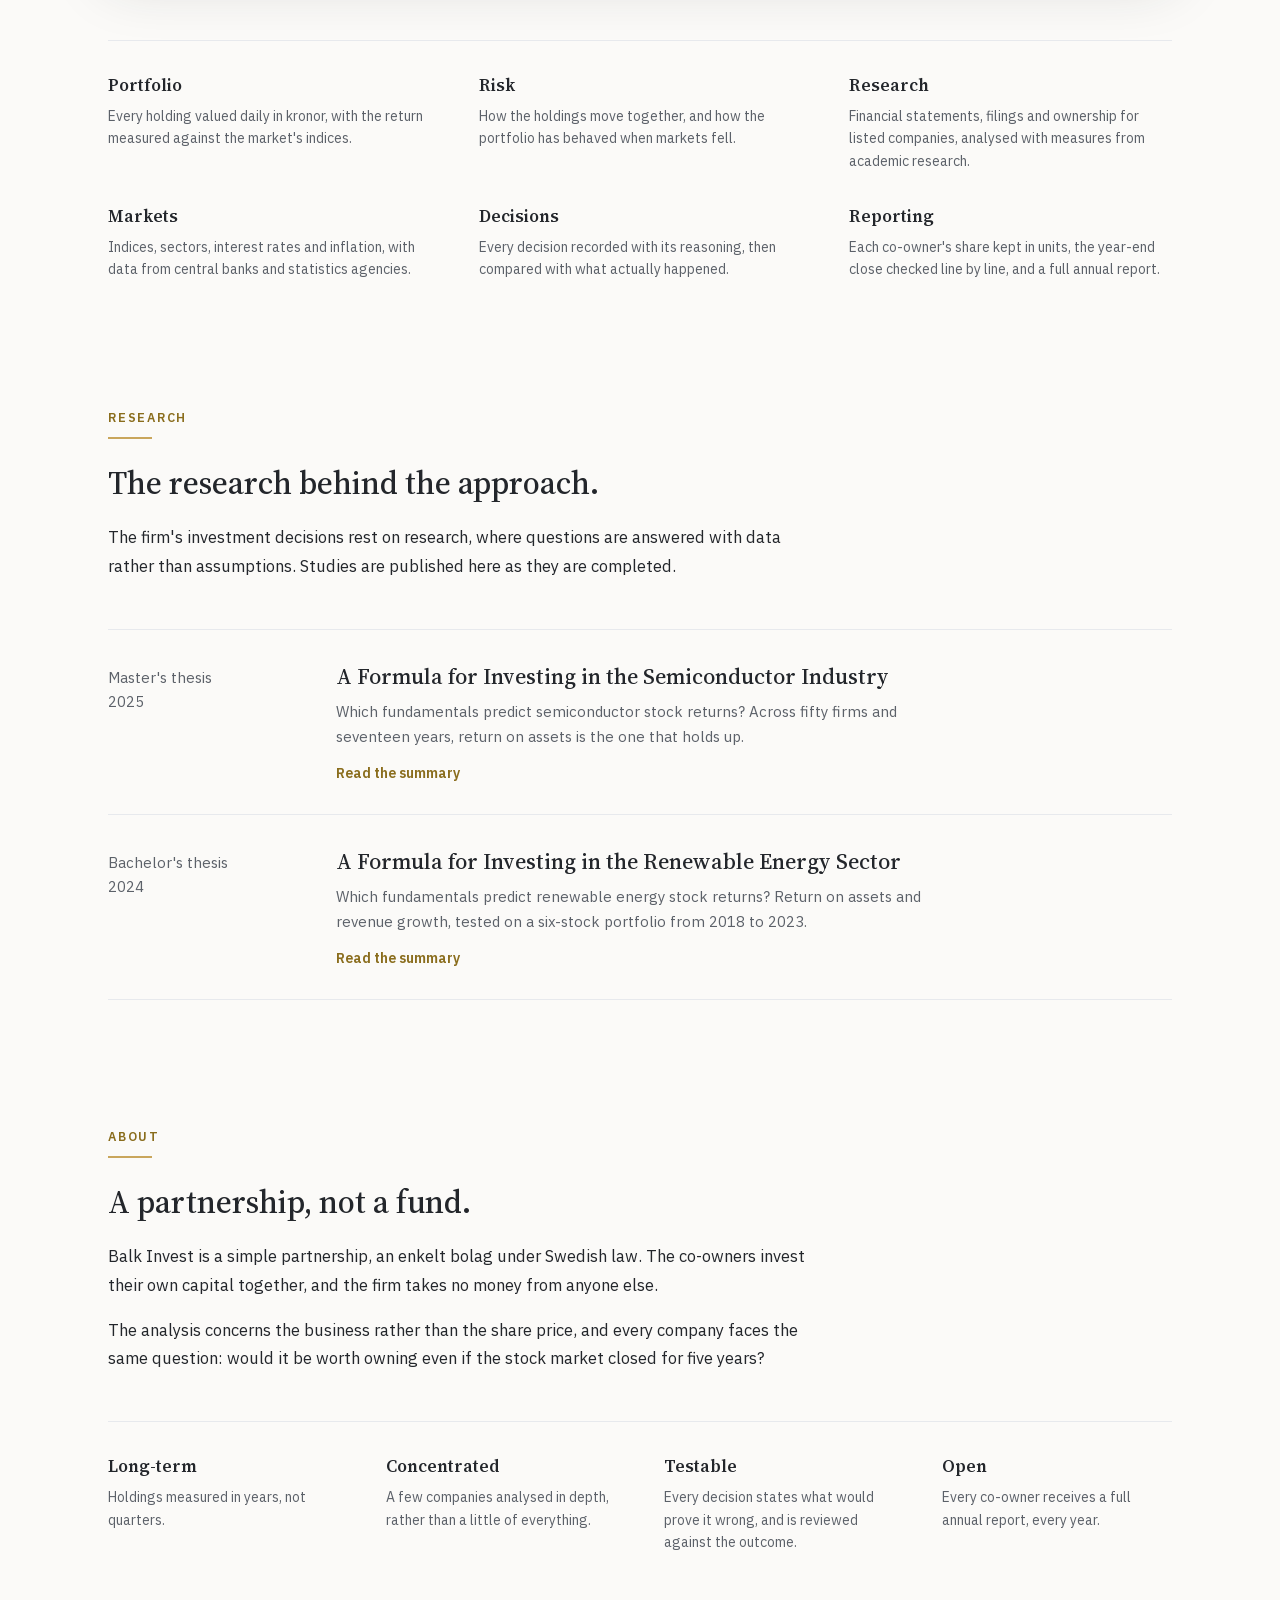
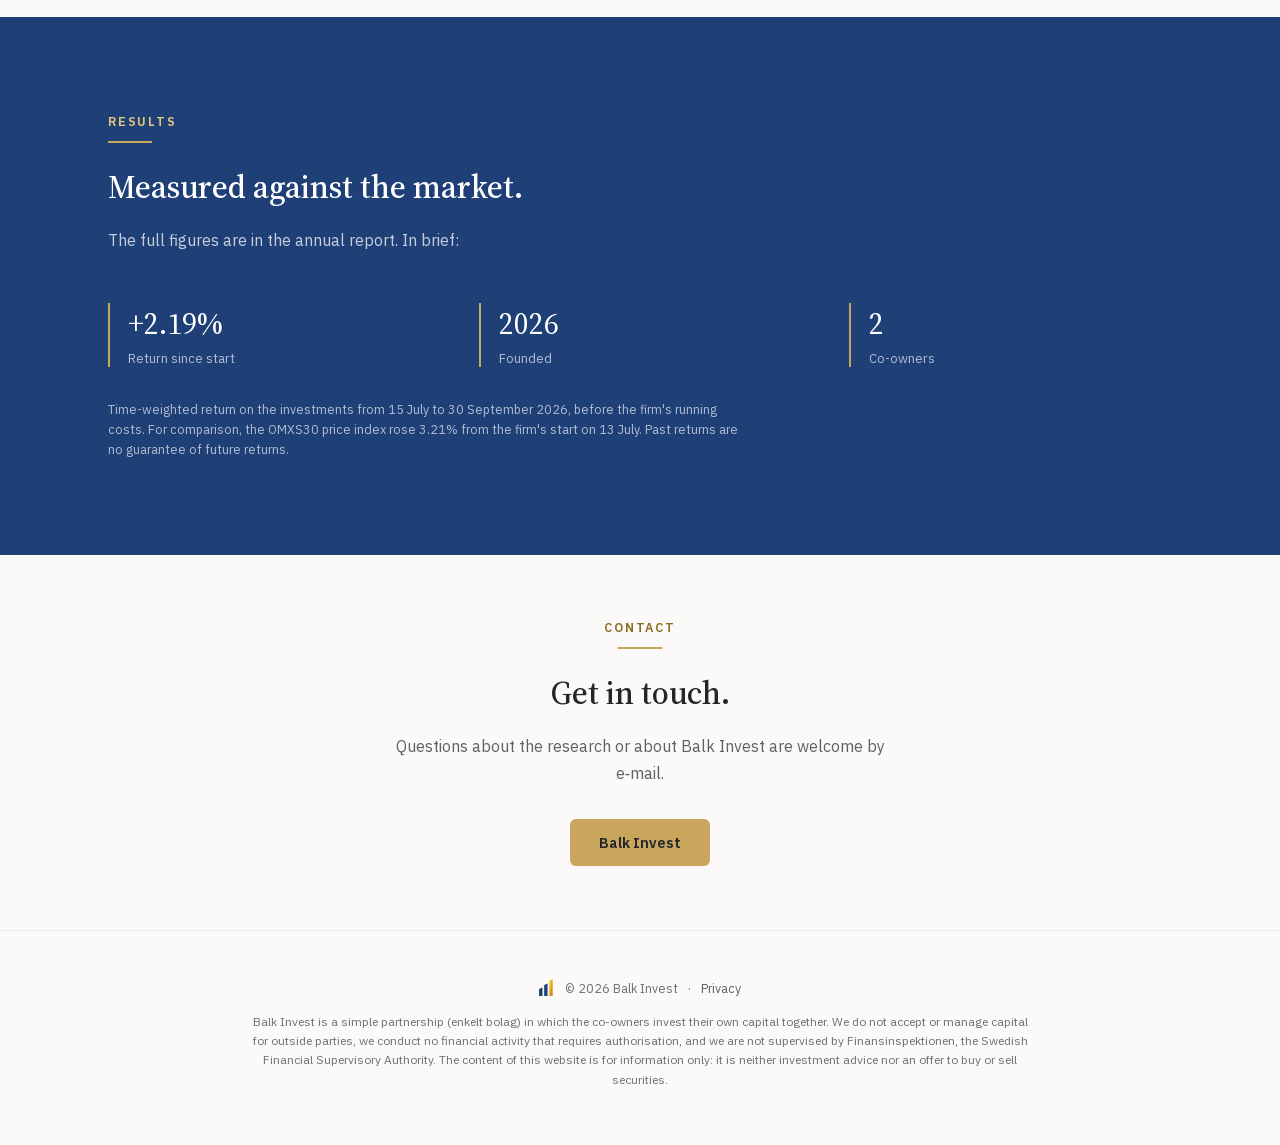
==== commit 27ab0a87: "The contact button reads Balk Invest It still writes to balkinvestmentbolag@gmail.com; the address s" ====
--- a/index.html
+++ b/index.html
@@ -206,8 +206,8 @@
       <p class="kicker">Contact</p>
       <div class="rule"></div>
       <h2>Get in touch.</h2>
-      <p>Questions about the research or about Balk Invest are welcome by e-mail.</p>
-      <a class="button button-gold" href="mailto:balkinvestmentbolag@gmail.com">balkinvestmentbolag@gmail.com</a>
+      <p>Questions about the research or about Balk Invest are welcome by e&#8209;mail.</p>
+      <a class="button button-gold" href="mailto:balkinvestmentbolag@gmail.com" title="balkinvestmentbolag@gmail.com" aria-label="E-mail Balk Invest at balkinvestmentbolag@gmail.com">Balk Invest</a>
     </section>
   </main>
 
